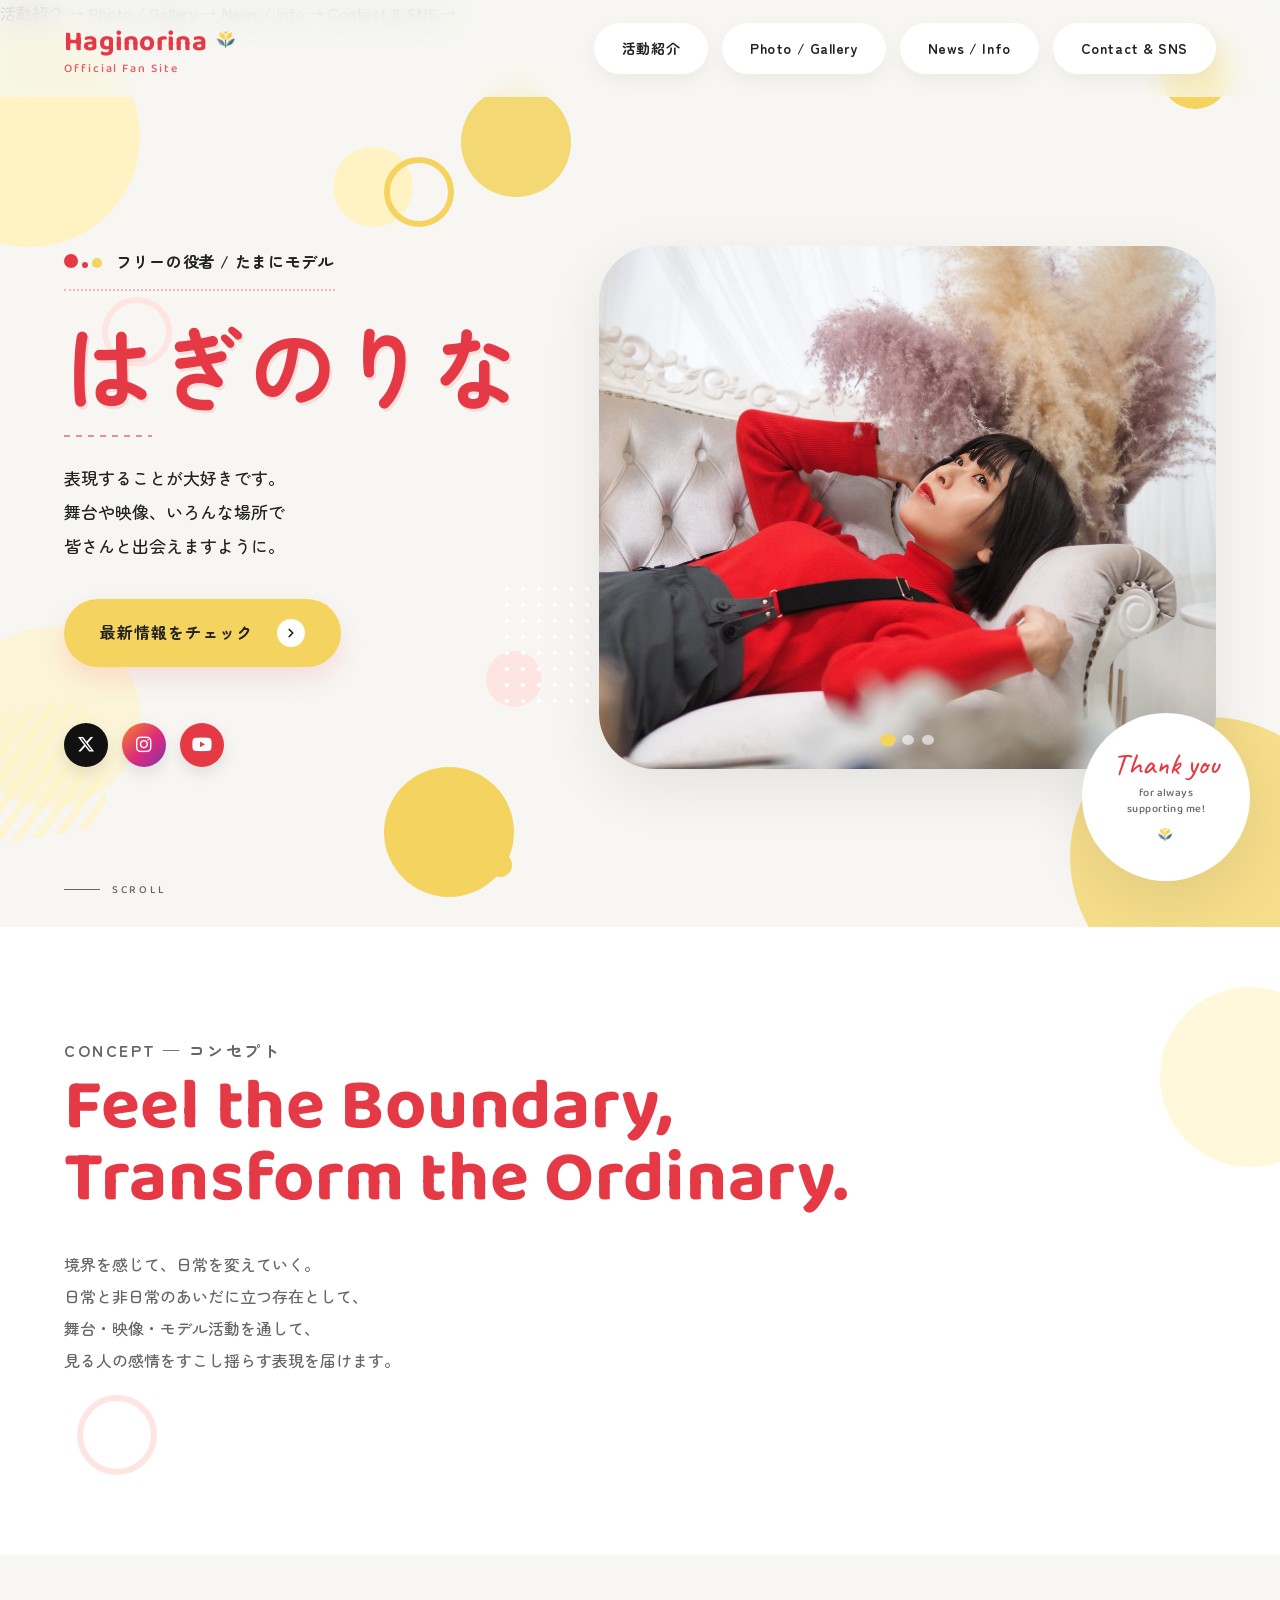
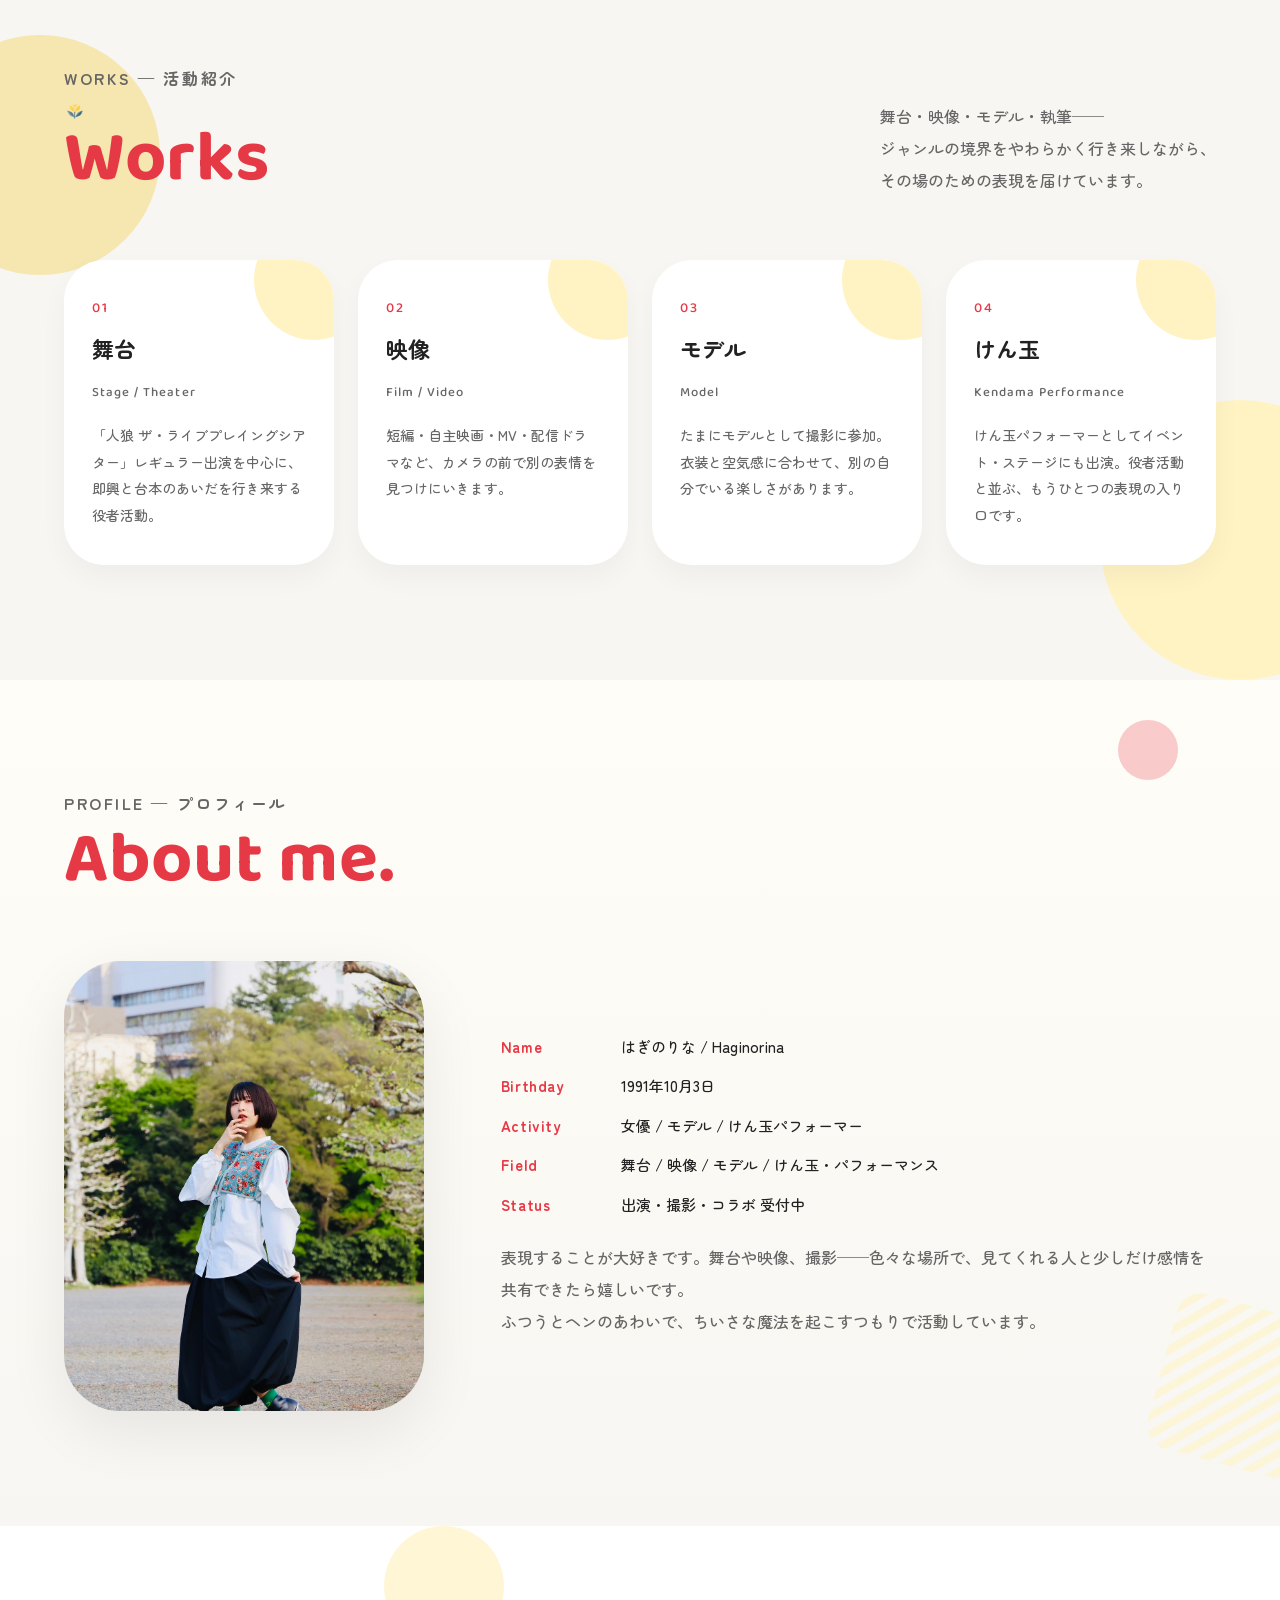
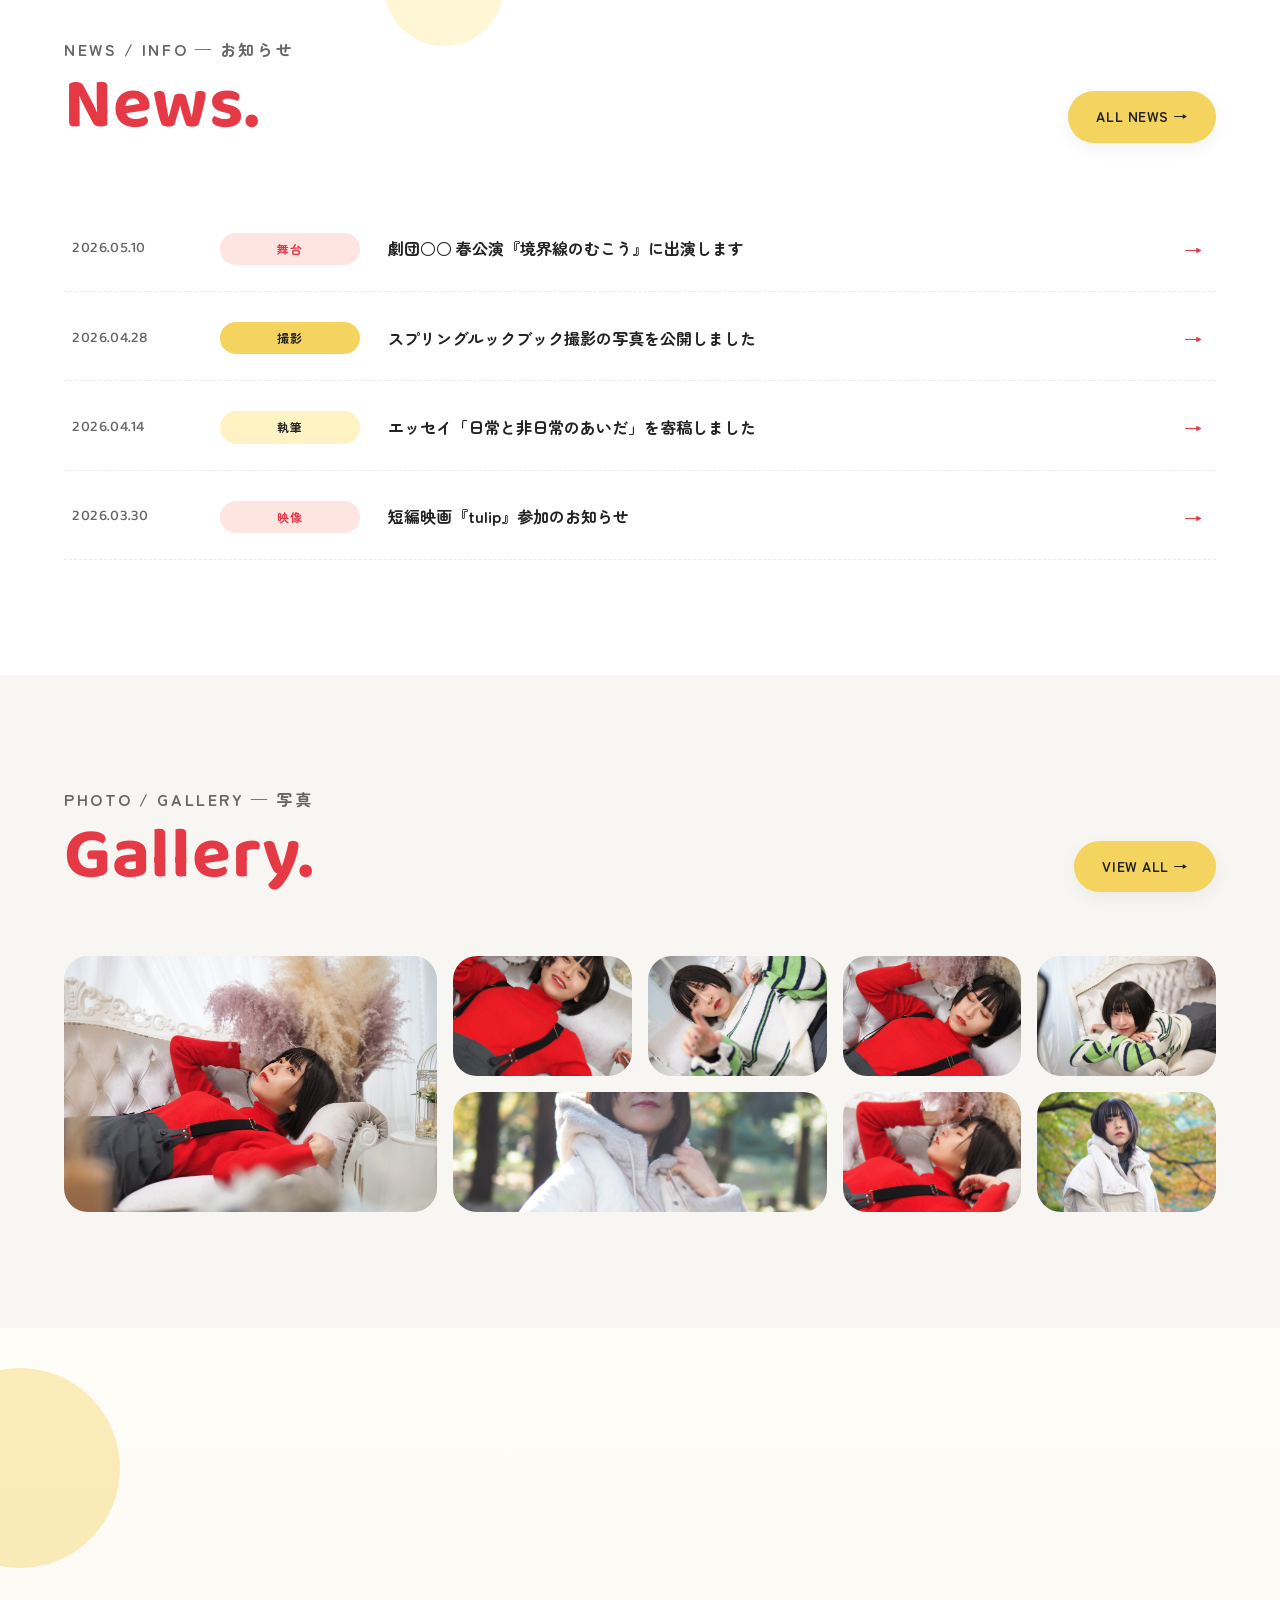
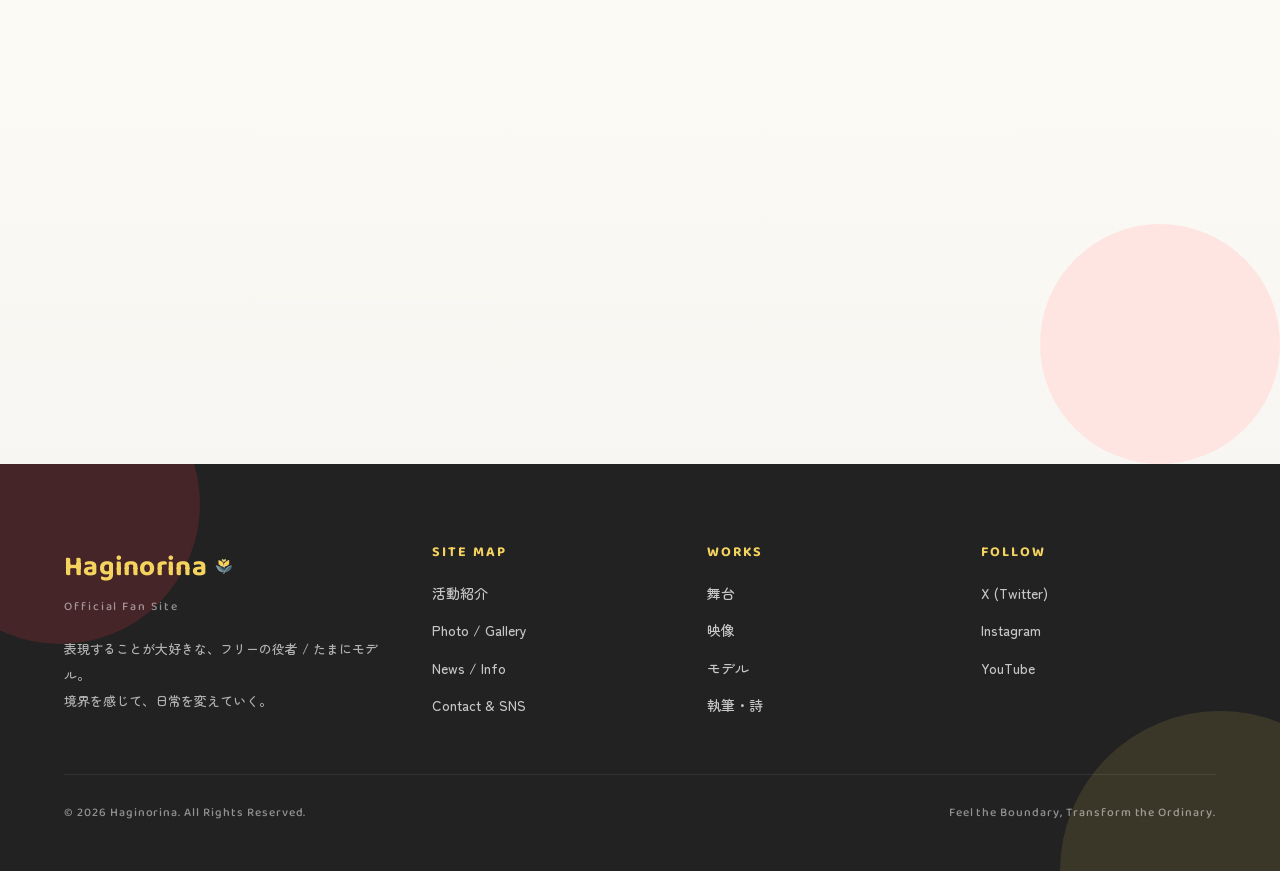
==== index.html @ 896d014b "初回コミット" ====
<!doctype html>
<html lang="ja">
<head>
  <meta charset="utf-8" />
  <meta name="viewport" content="width=device-width,initial-scale=1" />
  <title>はぎのりな Official Fan Site｜Haginorina</title>
  <meta name="description" content="はぎのりな様 公式ファンサイト。舞台・映像・モデル活動・写真・お知らせなどを発信します。" />
  <link rel="preconnect" href="https://fonts.googleapis.com">
  <link rel="preconnect" href="https://fonts.gstatic.com" crossorigin>
  <link href="https://fonts.googleapis.com/css2?family=Zen+Maru+Gothic:wght@400;500;700;900&family=Baloo+2:wght@500;600;700;800&family=Caveat:wght@500;700&display=swap" rel="stylesheet">
  <link rel="stylesheet" href="https://cdnjs.cloudflare.com/ajax/libs/font-awesome/6.5.1/css/all.min.css" integrity="sha512-DTOQO9RWCH3ppGqcWaEA1BIZOC6xxalwEsw9c2QQeAIftl+Vegovlnee1c9QX4TctnWMn13TZye+giMm8e2LwA==" crossorigin="anonymous" referrerpolicy="no-referrer" />
  <link rel="stylesheet" href="assets/css/style.css" />
</head>
<body data-screen-label="Top">

<!-- ============ HEADER ============ -->
<header class="site-header">
  <a class="logo" href="index.html" aria-label="Haginorina Official Fan Site">
    <div>
      <span class="logo-mark">
        Haginorina
        <img class="tulip" src="assets/icons/tulip.png" alt="" aria-hidden="true" />
      </span>
      <span class="logo-sub">Official Fan Site</span>
    </div>
  </a>

  <nav class="main-nav" aria-label="グローバルナビゲーション">
    <a class="nav-pill is-active" href="#works" data-nav-link="works">活動紹介</a>
    <a class="nav-pill" href="gallery.html">Photo / Gallery</a>
    <a class="nav-pill" href="news.html">News / Info</a>
    <a class="nav-pill" href="contact.html">Contact &amp; SNS</a>
  </nav>

  <button class="nav-toggle" aria-label="メニュー" aria-controls="mobileNav" aria-expanded="false">
    <span></span>
  </button>
</header>

<aside id="mobileNav" class="mobile-nav" aria-label="モバイルナビゲーション">
  <a href="#works">活動紹介 <span class="arrow">→</span></a>
  <a href="gallery.html">Photo / Gallery <span class="arrow">→</span></a>
  <a href="news.html">News / Info <span class="arrow">→</span></a>
  <a href="contact.html">Contact &amp; SNS <span class="arrow">→</span></a>
</aside>

<!-- ============ HERO / FV ============ -->
<section class="hero" data-screen-label="01 FV" data-section="hero" aria-label="First View">

  <!-- Background decoration (aria-hidden) -->
  <span class="deco deco-circle hero-deco-1 float-soft" aria-hidden="true"></span>
  <span class="deco deco-circle hero-deco-2 float-medium" aria-hidden="true"></span>
  <span class="deco deco-circle hero-deco-3 float-soft" aria-hidden="true"></span>
  <span class="deco deco-ring hero-deco-4 float-medium" aria-hidden="true" style="border-color: var(--color-yellow);"></span>
  <span class="deco deco-circle hero-deco-5 float-soft" aria-hidden="true"></span>
  <span class="deco deco-circle hero-deco-6 float-fast" aria-hidden="true"></span>
  <span class="deco deco-circle hero-deco-7 float-medium" aria-hidden="true"></span>
  <span class="deco deco-circle hero-deco-8 float-soft" aria-hidden="true"></span>
  <span class="deco deco-circle hero-deco-9 float-medium" aria-hidden="true"></span>
  <span class="deco deco-circle hero-deco-10 float-soft" aria-hidden="true"></span>
  <span class="deco deco-circle hero-deco-11 float-fast" aria-hidden="true"></span>
  <span class="deco deco-ring hero-deco-12 float-medium" aria-hidden="true" style="border-color: var(--color-red-soft);"></span>
  <span class="deco deco-stripe hero-stripe-1 float-soft" aria-hidden="true"></span>
  <span class="deco hero-dot-grid float-medium" aria-hidden="true"></span>

  <!-- Left: copy -->
  <div class="hero-text">
    <div class="hero-eyebrow">
      <span class="dot-cluster">
        <span class="dot l"></span>
        <span class="dot s"></span>
        <span class="dot m"></span>
      </span>
      <span>フリーの役者&nbsp;/&nbsp;たまにモデル</span>
    </div>

    <h1 class="hero-title" data-split-chars>はぎのりな</h1>

    <div class="hero-divider" aria-hidden="true"></div>

    <p class="hero-lead reveal">
      表現することが大好きです。<br />
      舞台や映像、いろんな場所で<br />
      皆さんと出会えますように。
    </p>

    <a class="hero-cta reveal" href="news.html">
      <span>最新情報をチェック</span>
      <span class="arrow" aria-hidden="true">
        <svg viewBox="0 0 24 24" fill="none" stroke="#222" stroke-width="3" stroke-linecap="round" stroke-linejoin="round"><polyline points="9 6 15 12 9 18"/></svg>
      </span>
    </a>

    <div class="hero-sns reveal" aria-label="SNSリンク">
      <a class="sns-icon sns-x" href="https://x.com/rinasa__n" target="_blank" rel="noopener" aria-label="X (Twitter)"><i class="fa-brands fa-x-twitter" aria-hidden="true"></i></a>
      <a class="sns-icon sns-ig" href="https://www.instagram.com/haginori02/" target="_blank" rel="noopener" aria-label="Instagram"><i class="fa-brands fa-instagram" aria-hidden="true"></i></a>
      <a class="sns-icon sns-yt" href="#" aria-label="YouTube"><i class="fa-brands fa-youtube" aria-hidden="true"></i></a>
    </div>
  </div>

  <!-- Right: visual -->
  <div class="hero-visual-wrap">
    <div class="hero-visual">
      <div class="hero-slide is-active"><img src="assets/images/hero-main-01.jpg" alt="はぎのりな メインビジュアル 01" style="object-position: 60% 40%;" /></div>
      <div class="hero-slide"><img src="assets/images/hero-main-02.jpg" alt="はぎのりな メインビジュアル 02" aria-hidden="true" style="object-position: 70% 35%;" /></div>
      <div class="hero-slide"><img src="assets/images/hero-main-03.jpg" alt="はぎのりな メインビジュアル 03" aria-hidden="true" style="object-position: center 30%;" /></div>

      <div class="slide-indicator" aria-label="メインビジュアル切替">
        <button class="is-active" aria-label="1枚目"></button>
        <button aria-label="2枚目"></button>
        <button aria-label="3枚目"></button>
      </div>
    </div>

    <div class="thank-you-badge" aria-hidden="true">
      <span class="script">Thank you</span>
      <span class="sub">for always<br>supporting me!</span>
      <img class="tulip" src="assets/icons/tulip.png" alt="" />
    </div>
  </div>

  <div class="scroll-cue" aria-hidden="true">
    <span class="line"></span>
    <span>SCROLL</span>
  </div>
</section>

<!-- ============ ABOUT / CONCEPT ============ -->
<section class="section section-bg-white" data-section="about" aria-label="コンセプト">
  <span class="deco deco-circle float-soft" aria-hidden="true" style="position:absolute;top:60px;right:-60px;width:180px;height:180px;background:var(--color-yellow-soft);opacity:.6;"></span>
  <span class="deco deco-ring float-medium" aria-hidden="true" style="position:absolute;bottom:80px;left:6%;width:80px;height:80px;border-color:var(--color-red-soft);"></span>

  <div class="section-inner reveal">
    <div class="section-head" style="align-items:flex-start;">
      <div>
        <h2 class="section-title">
          <span class="jp">CONCEPT — コンセプト</span>
          Feel the Boundary,<br>Transform the Ordinary.
        </h2>
      </div>
      <p class="section-lead">
        境界を感じて、日常を変えていく。<br>
        日常と非日常のあいだに立つ存在として、<br>
        舞台・映像・モデル活動を通して、<br>
        見る人の感情をすこし揺らす表現を届けます。
      </p>
    </div>
  </div>
</section>

<!-- ============ WORKS / 活動紹介 ============ -->
<section id="works" class="section section-bg-soft" data-section="works" aria-label="活動紹介">
  <span class="deco deco-circle float-medium" aria-hidden="true" style="position:absolute;top:80px;left:-80px;width:240px;height:240px;background:var(--color-yellow);opacity:.45;"></span>
  <span class="deco deco-circle float-soft" aria-hidden="true" style="position:absolute;bottom:0;right:-100px;width:280px;height:280px;background:var(--color-yellow-soft);"></span>

  <div class="section-inner">
    <div class="section-head reveal">
      <h2 class="section-title">
        <span class="jp">WORKS — 活動紹介</span>
        <img src="assets/icons/tulip.png" class="tulip-small" alt="" />Works
      </h2>
      <p class="section-lead">
        舞台・映像・モデル・執筆──<br>
        ジャンルの境界をやわらかく行き来しながら、<br>
        その場のための表現を届けています。
      </p>
    </div>

    <div class="works-grid">
      <article class="work-card reveal">
        <span class="work-num">01</span>
        <h3>舞台</h3>
        <span class="work-en">Stage / Theater</span>
        <p>「人狼 ザ・ライブプレイングシアター」レギュラー出演を中心に、即興と台本のあいだを行き来する役者活動。</p>
      </article>
      <article class="work-card reveal" style="transition-delay:.08s">
        <span class="work-num">02</span>
        <h3>映像</h3>
        <span class="work-en">Film / Video</span>
        <p>短編・自主映画・MV・配信ドラマなど、カメラの前で別の表情を見つけにいきます。</p>
      </article>
      <article class="work-card reveal" style="transition-delay:.16s">
        <span class="work-num">03</span>
        <h3>モデル</h3>
        <span class="work-en">Model</span>
        <p>たまにモデルとして撮影に参加。衣装と空気感に合わせて、別の自分でいる楽しさがあります。</p>
      </article>
      <article class="work-card reveal" style="transition-delay:.24s">
        <span class="work-num">04</span>
        <h3>けん玉</h3>
        <span class="work-en">Kendama Performance</span>
        <p>けん玉パフォーマーとしてイベント・ステージにも出演。役者活動と並ぶ、もうひとつの表現の入り口です。</p>
      </article>
    </div>
  </div>
</section>

<!-- ============ PROFILE ============ -->
<section class="section section-bg-tint" data-section="profile" aria-label="プロフィール">
  <span class="deco deco-circle float-soft" aria-hidden="true" style="position:absolute;top:40px;right:8%;width:60px;height:60px;background:var(--color-red);opacity:.25;"></span>
  <span class="deco deco-stripe float-medium" aria-hidden="true" style="position:absolute;bottom:60px;right:-40px;width:160px;height:160px;transform:rotate(15deg);opacity:.6;"></span>

  <div class="section-inner">
    <div class="section-head reveal">
      <h2 class="section-title">
        <span class="jp">PROFILE — プロフィール</span>
        About me.
      </h2>
    </div>

    <div class="profile-band reveal">
      <div class="profile-photo">
        <img src="assets/images/profile.jpg" alt="はぎのりな プロフィールフォト" style="position:absolute;inset:0;width:100%;height:100%;object-fit:cover;object-position:center 30%;" />
      </div>
      <div class="profile-info">
        <dl>
          <dt>Name</dt><dd>はぎのりな / Haginorina</dd>
          <dt>Birthday</dt><dd>1991年10月3日</dd>
          <dt>Activity</dt><dd>女優 / モデル / けん玉パフォーマー</dd>
          <dt>Field</dt><dd>舞台 / 映像 / モデル / けん玉・パフォーマンス</dd>
          <dt>Status</dt><dd>出演・撮影・コラボ 受付中</dd>
        </dl>
        <p>
          表現することが大好きです。舞台や映像、撮影──色々な場所で、見てくれる人と少しだけ感情を共有できたら嬉しいです。<br>
          ふつうとヘンのあわいで、ちいさな魔法を起こすつもりで活動しています。
        </p>
      </div>
    </div>
  </div>
</section>

<!-- ============ NEWS preview ============ -->
<section class="section section-bg-white" data-section="news" aria-label="お知らせ">
  <span class="deco deco-circle float-medium" aria-hidden="true" style="position:absolute;top:0;left:30%;width:120px;height:120px;background:var(--color-yellow-soft);opacity:.7;"></span>

  <div class="section-inner">
    <div class="section-head reveal">
      <h2 class="section-title">
        <span class="jp">NEWS / INFO — お知らせ</span>
        News.
      </h2>
      <a class="nav-pill" href="news.html" style="background:var(--color-yellow);">ALL NEWS →</a>
    </div>

    <div class="news-list reveal">
      <a class="news-item" href="news.html">
        <span class="news-date">2026.05.10</span>
        <span class="news-tag tag-red">舞台</span>
        <span class="news-title">劇団○○ 春公演『境界線のむこう』に出演します</span>
        <span class="news-arrow">→</span>
      </a>
      <a class="news-item" href="news.html">
        <span class="news-date">2026.04.28</span>
        <span class="news-tag tag-yel">撮影</span>
        <span class="news-title">スプリングルックブック撮影の写真を公開しました</span>
        <span class="news-arrow">→</span>
      </a>
      <a class="news-item" href="news.html">
        <span class="news-date">2026.04.14</span>
        <span class="news-tag">執筆</span>
        <span class="news-title">エッセイ「日常と非日常のあいだ」を寄稿しました</span>
        <span class="news-arrow">→</span>
      </a>
      <a class="news-item" href="news.html">
        <span class="news-date">2026.03.30</span>
        <span class="news-tag tag-red">映像</span>
        <span class="news-title">短編映画『tulip』参加のお知らせ</span>
        <span class="news-arrow">→</span>
      </a>
    </div>
  </div>
</section>

<!-- ============ GALLERY preview ============ -->
<section class="section section-bg-soft" data-section="gallery" aria-label="ギャラリー">
  <div class="section-inner">
    <div class="section-head reveal">
      <h2 class="section-title">
        <span class="jp">PHOTO / GALLERY — 写真</span>
        Gallery.
      </h2>
      <a class="nav-pill" href="gallery.html" style="background:var(--color-yellow);">VIEW ALL →</a>
    </div>

    <div class="gallery-grid reveal">
      <a class="gallery-item span-2x2" href="gallery.html"><img src="assets/images/g01.jpg" alt="" style="position:absolute;inset:0;width:100%;height:100%;object-fit:cover;"></a>
      <a class="gallery-item" href="gallery.html"><img src="assets/images/g04.jpg" alt="" style="position:absolute;inset:0;width:100%;height:100%;object-fit:cover;"></a>
      <a class="gallery-item" href="gallery.html"><img src="assets/images/g05.jpg" alt="" style="position:absolute;inset:0;width:100%;height:100%;object-fit:cover;"></a>
      <a class="gallery-item" href="gallery.html"><img src="assets/images/g03.jpg" alt="" style="position:absolute;inset:0;width:100%;height:100%;object-fit:cover;"></a>
      <a class="gallery-item" href="gallery.html"><img src="assets/images/g06.jpg" alt="" style="position:absolute;inset:0;width:100%;height:100%;object-fit:cover;"></a>
      <a class="gallery-item span-2x1" href="gallery.html"><img src="assets/images/g07.jpg" alt="" style="position:absolute;inset:0;width:100%;height:100%;object-fit:cover;"></a>
      <a class="gallery-item" href="gallery.html"><img src="assets/images/g02.jpg" alt="" style="position:absolute;inset:0;width:100%;height:100%;object-fit:cover;"></a>
      <a class="gallery-item" href="gallery.html"><img src="assets/images/g08.jpg" alt="" style="position:absolute;inset:0;width:100%;height:100%;object-fit:cover;"></a>
    </div>
  </div>
</section>

<!-- ============ CONTACT ============ -->
<section class="section section-bg-tint" data-section="contact" aria-label="コンタクト">
  <span class="deco deco-circle float-soft" aria-hidden="true" style="position:absolute;top:40px;left:-80px;width:200px;height:200px;background:var(--color-yellow);opacity:.4;"></span>
  <span class="deco deco-circle float-medium" aria-hidden="true" style="position:absolute;bottom:0;right:0;width:240px;height:240px;background:var(--color-red-soft);"></span>

  <div class="section-inner">
    <div class="section-head reveal">
      <h2 class="section-title">
        <span class="jp">CONTACT &amp; SNS — お問い合わせ</span>
        Get in touch.
      </h2>
    </div>

    <div class="contact-grid">
      <div class="contact-card reveal">
        <h3>お仕事のご依頼</h3>
        <p>
          舞台・映像・撮影・寄稿・コラボなど、表現に関わるご相談はフォームよりお気軽にお寄せください。<br>
          内容を確認のうえ、3〜7日以内にご返信いたします。
        </p>
        <a class="btn-primary" href="contact.html">
          フォームを開く
          <span aria-hidden="true">→</span>
        </a>
      </div>

      <div class="sns-block reveal">
        <a class="sns-row" href="https://x.com/rinasa__n" target="_blank" rel="noopener">
          <span class="icon-wrap x"><i class="fa-brands fa-x-twitter" aria-hidden="true"></i></span>
          <span class="info"><span class="name">X (Twitter)</span><span class="handle">@rinasa__n</span></span>
          <span class="arrow">→</span>
        </a>
        <a class="sns-row" href="https://www.instagram.com/haginori02/" target="_blank" rel="noopener">
          <span class="icon-wrap ig"><i class="fa-brands fa-instagram" aria-hidden="true"></i></span>
          <span class="info"><span class="name">Instagram</span><span class="handle">@haginori02</span></span>
          <span class="arrow">→</span>
        </a>
        <a class="sns-row" href="#">
          <span class="icon-wrap yt"><i class="fa-brands fa-youtube" aria-hidden="true"></i></span>
          <span class="info"><span class="name">YouTube</span><span class="handle">準備中</span></span>
          <span class="arrow">→</span>
        </a>
      </div>
    </div>
  </div>
</section>

<!-- ============ FOOTER ============ -->
<footer class="site-footer">
  <span class="deco deco-circle" aria-hidden="true" style="position:absolute;top:-100px;left:-80px;width:280px;height:280px;"></span>
  <span class="deco deco-circle" aria-hidden="true" style="position:absolute;bottom:-160px;right:-100px;width:320px;height:320px;background:rgba(244,211,94,0.12);"></span>

  <div class="footer-grid">
    <div class="footer-brand">
      <span class="logo-mark">
        Haginorina
        <img class="tulip" src="assets/icons/tulip.png" alt="" style="width:24px;height:24px;transform:translateY(4px);">
      </span>
      <span class="logo-sub">Official Fan Site</span>
      <p>表現することが大好きな、フリーの役者 / たまにモデル。<br>境界を感じて、日常を変えていく。</p>
    </div>
    <div class="footer-col">
      <h4>SITE MAP</h4>
      <ul>
        <li><a href="index.html#works">活動紹介</a></li>
        <li><a href="gallery.html">Photo / Gallery</a></li>
        <li><a href="news.html">News / Info</a></li>
        <li><a href="contact.html">Contact &amp; SNS</a></li>
      </ul>
    </div>
    <div class="footer-col">
      <h4>WORKS</h4>
      <ul>
        <li><a href="index.html#works">舞台</a></li>
        <li><a href="index.html#works">映像</a></li>
        <li><a href="index.html#works">モデル</a></li>
        <li><a href="index.html#works">執筆・詩</a></li>
      </ul>
    </div>
    <div class="footer-col">
      <h4>FOLLOW</h4>
      <ul>
        <li><a href="https://x.com/rinasa__n" target="_blank" rel="noopener">X (Twitter)</a></li>
        <li><a href="https://www.instagram.com/haginori02/" target="_blank" rel="noopener">Instagram</a></li>
        <li><a href="#">YouTube</a></li>
      </ul>
    </div>
  </div>
  <div class="footer-bottom">
    <span>© 2026 Haginorina. All Rights Reserved.</span>
    <span>Feel the Boundary, Transform the Ordinary.</span>
  </div>
</footer>

<script src="assets/js/main.js"></script>
</body>
</html>
---- assets/css/style.css ----
/* =========================================================
   Haginorina Official Fan Site — Static Prototype
   ---------------------------------------------------------
   Design Tokens, Layout, Components, Animations
   ========================================================= */

/* ---------- 1. Design Tokens ---------- */
:root {
  /* Colors */
  --color-red: #E63946;
  --color-red-soft: #FFE5E2;
  --color-yellow: #F4D35E;
  --color-yellow-soft: #FFF3C4;
  --color-white: #FFFFFF;
  --color-bg: #F7F6F2;
  --color-text: #222222;
  --color-text-sub: #666666;
  --color-border: #EFEAE2;

  /* Radii */
  --radius-xs: 8px;
  --radius-sm: 16px;
  --radius-md: 24px;
  --radius-lg: 40px;
  --radius-xl: 56px;
  --radius-pill: 999px;

  /* Shadows */
  --shadow-soft: 0 12px 32px rgba(0, 0, 0, 0.06);
  --shadow-button: 0 12px 24px rgba(230, 57, 70, 0.12);
  --shadow-card: 0 20px 60px rgba(0, 0, 0, 0.08);

  /* Container */
  --container-x: clamp(40px, 5vw, 88px);
  --container-max: 1440px;

  /* Type */
  --font-jp: "Zen Maru Gothic", "UD丸ゴ_ラージ", "Rounded Mplus 1c", "Noto Sans JP", system-ui, sans-serif;
  --font-en: "Baloo 2", "Nunito", "Quicksand", system-ui, sans-serif;
  --font-script: "Caveat", "Pacifico", cursive;
}

/* ---------- 2. Reset ---------- */
*, *::before, *::after { box-sizing: border-box; }
html { scroll-behavior: smooth; }
body {
  margin: 0;
  font-family: var(--font-jp);
  font-weight: 500;
  color: var(--color-text);
  background: var(--color-bg);
  -webkit-font-smoothing: antialiased;
  text-rendering: optimizeLegibility;
  overflow-x: hidden;
  line-height: 1.7;
}
img { max-width: 100%; display: block; }
a { color: inherit; text-decoration: none; }
button { font-family: inherit; cursor: pointer; border: 0; background: none; }
h1, h2, h3, h4 { margin: 0; line-height: 1.25; font-weight: 700; }
p { margin: 0; }

/* ---------- 3. Header ---------- */
.site-header {
  position: fixed;
  inset: 0 0 auto 0;
  z-index: 50;
  display: flex;
  align-items: center;
  justify-content: space-between;
  gap: 24px;
  padding: 22px var(--container-x);
  background: rgba(247, 246, 242, 0.78);
  backdrop-filter: saturate(160%) blur(14px);
  -webkit-backdrop-filter: saturate(160%) blur(14px);
}

.logo {
  display: inline-flex;
  align-items: flex-end;
  gap: 8px;
  text-decoration: none;
  line-height: 1;
}
.logo-mark {
  font-family: var(--font-en);
  font-weight: 700;
  font-size: 28px;
  color: var(--color-red);
  letter-spacing: 0.01em;
  display: inline-flex;
  align-items: baseline;
  gap: 6px;
}
.logo-mark .tulip { width: 28px; height: 28px; transform: translateY(4px); }
.logo-sub {
  display: block;
  margin-top: 6px;
  font-family: var(--font-en);
  font-size: 12px;
  letter-spacing: 0.16em;
  color: var(--color-red);
  opacity: 0.85;
}

.main-nav { display: flex; align-items: center; gap: 14px; }
.nav-pill {
  display: inline-flex;
  align-items: center;
  justify-content: center;
  padding: 14px 28px;
  background: var(--color-white);
  color: var(--color-text);
  border-radius: var(--radius-pill);
  font-size: 14px;
  font-weight: 700;
  letter-spacing: 0.04em;
  box-shadow: 0 6px 18px rgba(0, 0, 0, 0.05);
  transition: transform .25s ease, box-shadow .25s ease, background .25s ease, color .25s ease;
}
.nav-pill:hover {
  transform: translateY(-2px);
  box-shadow: 0 10px 22px rgba(230, 57, 70, 0.12);
}
.nav-pill.is-active,
.nav-pill[aria-current="page"] {
  background: var(--color-yellow);
  color: var(--color-text);
  box-shadow: 0 8px 20px rgba(244, 211, 94, 0.45);
}

.nav-toggle { display: none; }

/* ---------- 4. Hero / First View ---------- */
.hero {
  position: relative;
  min-height: 100svh;
  padding: 140px var(--container-x) 80px;
  display: grid;
  grid-template-columns: minmax(0, 42%) minmax(0, 58%);
  gap: clamp(32px, 4vw, 72px);
  align-items: center;
  overflow: hidden;
  isolation: isolate;
}

.hero-text { position: relative; z-index: 3; max-width: 580px; }

.hero-eyebrow {
  display: inline-flex;
  align-items: center;
  gap: 14px;
  padding-bottom: 14px;
  border-bottom: 2px dotted rgba(230, 57, 70, 0.35);
  font-size: 16px;
  font-weight: 700;
  color: var(--color-text);
  letter-spacing: 0.04em;
}
.hero-eyebrow .dot-cluster { display: inline-flex; gap: 4px; align-items: flex-end; }
.hero-eyebrow .dot { display: inline-block; border-radius: 999px; background: var(--color-red); }
.hero-eyebrow .dot.s { width: 6px; height: 6px; }
.hero-eyebrow .dot.m { width: 10px; height: 10px; background: var(--color-yellow); }
.hero-eyebrow .dot.l { width: 14px; height: 14px; }

.hero-title {
  margin: 26px 0 18px;
  font-family: var(--font-jp);
  font-size: clamp(58px, 7vw, 112px);
  font-weight: 700;
  color: var(--color-red);
  letter-spacing: 0.02em;
  line-height: 1.05;
  text-shadow: 2px 3px 0 rgba(230, 57, 70, 0.12);
}
.hero-title .char {
  display: inline-block;
  opacity: 0;
  transform: translateY(18px);
  animation: charIn .7s cubic-bezier(.22,1,.36,1) forwards;
}
@keyframes charIn {
  to { opacity: 1; transform: translateY(0); }
}

.hero-divider {
  width: 88px; height: 2px;
  margin: 24px 0;
  background-image: linear-gradient(to right, rgba(230, 57, 70, 0.55) 0, rgba(230, 57, 70, 0.55) 6px, transparent 6px, transparent 12px);
  background-size: 12px 2px;
  background-repeat: repeat-x;
}

.hero-lead {
  font-size: 17px;
  line-height: 2;
  color: var(--color-text);
  margin-bottom: 36px;
}

.hero-cta {
  display: inline-flex;
  align-items: center;
  gap: 24px;
  padding: 20px 36px;
  border-radius: var(--radius-pill);
  background: var(--color-yellow);
  color: var(--color-text);
  font-weight: 700;
  font-size: 16px;
  letter-spacing: 0.06em;
  box-shadow: var(--shadow-button);
  transition: transform .3s ease, box-shadow .3s ease;
}
.hero-cta:hover {
  transform: translateY(-3px);
  box-shadow: 0 18px 36px rgba(230, 57, 70, 0.22);
}
.hero-cta .arrow {
  width: 28px; height: 28px;
  border-radius: 50%;
  background: var(--color-white);
  display: inline-flex; align-items: center; justify-content: center;
  transition: transform .3s ease;
}
.hero-cta:hover .arrow { transform: translateX(4px); }
.hero-cta .arrow svg { width: 14px; height: 14px; }

.hero-sns {
  display: flex;
  align-items: center;
  gap: 14px;
  margin-top: 56px;
}
.sns-icon {
  width: 44px; height: 44px;
  border-radius: 50%;
  background: var(--color-text);
  color: var(--color-white);
  display: inline-flex; align-items: center; justify-content: center;
  font-size: 18px;
  transition: transform .25s ease, background .25s ease, box-shadow .25s ease;
  box-shadow: 0 6px 16px rgba(0,0,0,0.10);
}
.sns-icon i { line-height: 1; }
.sns-icon:hover { transform: translateY(-3px); box-shadow: 0 10px 20px rgba(0,0,0,0.18); }
.sns-icon.sns-x  { background: #111; }
.sns-icon.sns-ig { background: linear-gradient(135deg, #f58529 0%, #dd2a7b 55%, #8134af 100%); }
.sns-icon.sns-yt { background: #E63946; } /* match tulip-red so it harmonises */

/* ---------- 5. Hero Visual ---------- */
.hero-visual-wrap {
  position: relative;
  z-index: 2;
  align-self: stretch;
  display: flex;
  align-items: center;
  justify-content: center;
}
.hero-visual {
  position: relative;
  width: 100%;
  aspect-ratio: 920/780;
  border-radius: var(--radius-xl);
  overflow: hidden;
  box-shadow: var(--shadow-card);
  isolation: isolate;
}
.hero-slide {
  position: absolute; inset: 0;
  opacity: 0;
  transition: opacity 1.8s ease-in-out;
}
.hero-slide.is-active { opacity: 1; }
.hero-slide img {
  width: 100%; height: 100%;
  object-fit: cover;
  object-position: center;
  transform: scale(1.02);
}
.hero-slide.is-active img {
  animation: slowZoom 8s ease-out forwards;
}
@keyframes slowZoom {
  from { transform: scale(1.02); }
  to   { transform: scale(1.08); }
}

.thank-you-badge {
  position: absolute;
  right: -34px;
  bottom: -34px;
  width: 168px; height: 168px;
  background: var(--color-white);
  border-radius: 50%;
  display: flex; flex-direction: column;
  align-items: center; justify-content: center;
  text-align: center;
  box-shadow: var(--shadow-card);
  z-index: 4;
  animation: bobble 6s ease-in-out infinite;
}
.thank-you-badge .script {
  font-family: var(--font-script);
  font-size: 30px;
  color: var(--color-red);
  line-height: 1;
  margin-bottom: 6px;
}
.thank-you-badge .sub {
  font-family: var(--font-en);
  font-size: 11px;
  color: var(--color-text-sub);
  line-height: 1.5;
  letter-spacing: 0.04em;
}
.thank-you-badge .tulip { width: 22px; height: 22px; margin-top: 6px; }

@keyframes bobble {
  0%, 100% { transform: translateY(0) rotate(-2deg); }
  50% { transform: translateY(-6px) rotate(2deg); }
}

.slide-indicator {
  position: absolute;
  bottom: 24px;
  left: 50%;
  transform: translateX(-50%);
  display: flex;
  gap: 8px;
  z-index: 4;
}
.slide-indicator button {
  width: 10px; height: 10px;
  border-radius: 50%;
  background: rgba(255,255,255,0.6);
  transition: background .25s ease, transform .25s ease;
}
.slide-indicator button.is-active { background: var(--color-yellow); transform: scale(1.3); }

/* ---------- 6. Decoration ---------- */
.deco { position: absolute; pointer-events: none; z-index: 1; }
.deco-circle {
  border-radius: 50%;
}
.deco-ring {
  border: 6px solid var(--color-yellow-soft);
  border-radius: 50%;
}
.deco-dots {
  background-image: radial-gradient(circle, rgba(255,255,255,0.95) 1.6px, transparent 2px);
  background-size: 14px 14px;
  background-position: 0 0;
  opacity: 0.9;
}
.deco-stripe {
  background: repeating-linear-gradient(
    -45deg,
    var(--color-yellow-soft) 0 8px,
    transparent 8px 16px
  );
  border-radius: var(--radius-md);
}

/* Floating decoration: combine ambient float (CSS var) with mouse-avoid offset
   The wrapper .deco gets translated by JS via --avoid-x / --avoid-y; the
   inner animation runs on a child pseudo via CSS variable composition. */
.deco {
  --avoid-x: 0px;
  --avoid-y: 0px;
  translate: var(--avoid-x) var(--avoid-y);
  transition: translate 1.4s cubic-bezier(.22,1,.36,1);
  will-change: translate;
}
.float-soft, .float-medium, .float-fast {
  animation-name: floatSoft;
  animation-iteration-count: infinite;
  animation-timing-function: ease-in-out;
}
.float-soft { animation-duration: 9s; }
.float-medium { animation-duration: 7s; }
.float-fast { animation-duration: 5s; }

@keyframes floatSoft {
  0%, 100% {
    translate: var(--avoid-x) var(--avoid-y);
  }
  50% {
    translate: calc(var(--avoid-x) + 6px) calc(var(--avoid-y) - 12px);
  }
}

/* Ripple: a single layer placed at click point, scales & fades */
.ripple {
  position: fixed;
  pointer-events: none;
  border-radius: 50%;
  border: 2px solid rgba(230, 57, 70, 0.55);
  background: radial-gradient(circle, rgba(244, 211, 94, 0.35) 0%, rgba(244, 211, 94, 0) 60%);
  transform: translate(-50%, -50%) scale(0);
  z-index: 9999;
  animation: rippleOut .9s cubic-bezier(.22,1,.36,1) forwards;
}
.ripple.ring-2 {
  border-color: rgba(244, 211, 94, 0.7);
  background: none;
  animation-duration: 1.1s;
  animation-delay: .08s;
}
@keyframes rippleOut {
  0%   { transform: translate(-50%, -50%) scale(0); opacity: .9; }
  60%  { opacity: .6; }
  100% { transform: translate(-50%, -50%) scale(1); opacity: 0; }
}

/* Hero deco positions */
.hero-deco-1 { top: 0; left: -80px; width: 220px; height: 220px; background: var(--color-yellow-soft); }
.hero-deco-2 { top: 60px; left: 36%; width: 110px; height: 110px; background: var(--color-yellow); opacity: 0.85; }
.hero-deco-3 { top: 120px; left: 26%; width: 80px; height: 80px; background: var(--color-yellow-soft); }
.hero-deco-4 { top: 130px; left: 30%; width: 70px; height: 70px; }
.hero-deco-5 { bottom: 120px; left: -40px; width: 180px; height: 180px; background: var(--color-yellow-soft); opacity: 0.6; }
.hero-deco-6 { bottom: 220px; left: 38%; width: 56px; height: 56px; background: var(--color-red-soft); }
.hero-deco-7 { bottom: 100px; left: 36%; width: 36px; height: 36px; background: var(--color-red); }
.hero-deco-8 { bottom: 30px; left: 30%; width: 130px; height: 130px; background: var(--color-yellow); }
.hero-deco-9 { top: 12px; right: 50px; width: 70px; height: 70px; background: var(--color-yellow); }
.hero-deco-10 { bottom: -70px; right: -70px; width: 280px; height: 280px; background: var(--color-yellow); opacity: 0.7; }
.hero-deco-11 { bottom: 50px; right: 60%; width: 24px; height: 24px; background: var(--color-yellow); }
.hero-deco-12 { top: 30%; left: 8%; width: 70px; height: 70px; }

.hero-dot-grid {
  width: 130px; height: 130px;
  background-image: radial-gradient(circle, var(--color-white) 2px, transparent 2.5px);
  background-size: 16px 16px;
  bottom: 24%; left: 39%;
  opacity: 0.95;
}
.hero-stripe-1 { width: 130px; height: 130px; bottom: 10%; left: -30px; transform: rotate(-10deg); opacity: 0.7; }

/* ---------- 7. Content sections ---------- */
.section {
  position: relative;
  padding: clamp(80px, 9vw, 140px) var(--container-x);
  overflow: hidden;
}
.section-inner { max-width: var(--container-max); margin: 0 auto; position: relative; z-index: 2; }
.section-bg-soft { background: var(--color-bg); }
.section-bg-white { background: var(--color-white); }
.section-bg-tint { background: linear-gradient(180deg, #FFFDF7 0%, var(--color-bg) 100%); }

.section-head {
  display: flex;
  align-items: flex-end;
  justify-content: space-between;
  gap: 32px;
  flex-wrap: wrap;
  margin-bottom: clamp(40px, 5vw, 72px);
}
.section-title {
  font-family: var(--font-en);
  font-size: clamp(48px, 5.6vw, 84px);
  font-weight: 700;
  color: var(--color-red);
  letter-spacing: 0.01em;
  line-height: 1;
}
.section-title .jp {
  display: block;
  font-family: var(--font-jp);
  font-size: 16px;
  letter-spacing: 0.16em;
  color: var(--color-text-sub);
  margin-bottom: 14px;
  font-weight: 700;
}
.section-title .tulip-small { width: 24px; height: 24px; vertical-align: -2px; margin-right: 8px; }

.section-lead { max-width: 460px; font-size: 16px; color: var(--color-text-sub); line-height: 2; }

/* About / Activities */
.works-grid {
  display: grid;
  grid-template-columns: repeat(4, 1fr);
  gap: 24px;
}
.work-card {
  position: relative;
  padding: 32px 28px 36px;
  background: var(--color-white);
  border-radius: var(--radius-lg);
  box-shadow: 0 12px 28px rgba(0,0,0,0.04);
  transition: transform .35s cubic-bezier(.22,1,.36,1), box-shadow .35s ease;
  overflow: hidden;
}
.work-card::before {
  content: "";
  position: absolute;
  top: -40px; right: -40px;
  width: 120px; height: 120px;
  border-radius: 50%;
  background: var(--color-yellow-soft);
  transition: transform .5s ease;
  z-index: 0;
}
.work-card:hover { transform: translateY(-6px); box-shadow: 0 20px 40px rgba(230,57,70,0.10); }
.work-card:hover::before { transform: scale(1.5); }
.work-card .work-num {
  position: relative; z-index: 1;
  font-family: var(--font-en);
  font-size: 14px;
  color: var(--color-red);
  letter-spacing: 0.12em;
}
.work-card h3 {
  position: relative; z-index: 1;
  font-size: 22px;
  margin: 14px 0 14px;
  color: var(--color-text);
}
.work-card .work-en {
  position: relative; z-index: 1;
  font-family: var(--font-en);
  font-size: 13px;
  color: var(--color-text-sub);
  letter-spacing: 0.08em;
}
.work-card p {
  position: relative; z-index: 1;
  margin-top: 18px;
  font-size: 14px; line-height: 1.9;
  color: var(--color-text-sub);
}

/* Profile band */
.profile-band {
  display: grid;
  grid-template-columns: minmax(260px, 360px) 1fr;
  gap: clamp(40px, 6vw, 88px);
  align-items: center;
}
.profile-photo {
  aspect-ratio: 4/5;
  border-radius: var(--radius-xl);
  overflow: hidden;
  position: relative;
  box-shadow: var(--shadow-card);
}
.profile-photo .placeholder {
  position: absolute; inset: 0;
  background:
    repeating-linear-gradient(45deg, rgba(230,57,70,0.06) 0 12px, transparent 12px 24px),
    linear-gradient(135deg, var(--color-red-soft), var(--color-yellow-soft));
  display: flex; align-items: center; justify-content: center;
  color: var(--color-red);
  font-family: var(--font-en);
  font-size: 13px;
  letter-spacing: 0.18em;
}
.profile-info dl { display: grid; grid-template-columns: 120px 1fr; row-gap: 14px; margin: 0; font-size: 15px; }
.profile-info dt { color: var(--color-red); font-weight: 700; letter-spacing: 0.04em; }
.profile-info dd { margin: 0; color: var(--color-text); }
.profile-info p { color: var(--color-text-sub); line-height: 2; margin-top: 24px; }

/* Gallery */
.gallery-grid {
  display: grid;
  grid-template-columns: repeat(6, 1fr);
  grid-auto-rows: 120px;
  gap: 16px;
}
.gallery-item {
  position: relative;
  border-radius: var(--radius-md);
  overflow: hidden;
  background: var(--color-border);
  transition: transform .35s ease;
}
.gallery-item:hover { transform: scale(1.02); }
.gallery-item .ph {
  position: absolute; inset: 0;
  background: linear-gradient(135deg, var(--color-red-soft), var(--color-yellow-soft));
}
.gallery-item.ph-red .ph { background: linear-gradient(135deg, #FFD3CE, #FFE5E2); }
.gallery-item.ph-yel .ph { background: linear-gradient(135deg, #FFEEA9, #FFF3C4); }
.gallery-item.ph-mix .ph { background: linear-gradient(135deg, #FFE5E2 0%, #FFF3C4 100%); }
.gallery-item .ph::after {
  content: attr(data-label);
  position: absolute; inset: 0;
  display: flex; align-items: center; justify-content: center;
  font-family: var(--font-en); font-size: 12px; letter-spacing: 0.18em;
  color: rgba(230,57,70,0.55);
}
.gallery-item.span-2x2 { grid-column: span 2; grid-row: span 2; }
.gallery-item.span-2x1 { grid-column: span 2; }
.gallery-item.span-1x2 { grid-row: span 2; }

/* News */
.news-list { display: flex; flex-direction: column; gap: 4px; }
.news-item {
  display: grid;
  grid-template-columns: 120px 140px 1fr 24px;
  gap: 28px;
  align-items: center;
  padding: 26px 8px;
  border-bottom: 1px dashed var(--color-border);
  transition: background .25s ease, padding-left .25s ease;
}
.news-item:hover { background: rgba(255,243,196,0.4); padding-left: 24px; }
.news-date { font-family: var(--font-en); font-size: 15px; color: var(--color-text-sub); letter-spacing: 0.04em; }
.news-tag {
  display: inline-flex; align-items: center; justify-content: center;
  padding: 6px 14px;
  border-radius: var(--radius-pill);
  font-size: 12px; font-weight: 700;
  background: var(--color-yellow-soft); color: var(--color-text);
  letter-spacing: 0.06em;
}
.news-tag.tag-red { background: var(--color-red-soft); color: var(--color-red); }
.news-tag.tag-yel { background: var(--color-yellow); }
.news-title { font-size: 16px; font-weight: 700; }
.news-arrow { color: var(--color-red); font-size: 18px; transition: transform .25s ease; }
.news-item:hover .news-arrow { transform: translateX(4px); }

/* Contact / SNS section */
.contact-grid {
  display: grid;
  grid-template-columns: 1.1fr 1fr;
  gap: clamp(40px, 6vw, 80px);
  align-items: center;
}
.contact-card {
  position: relative;
  padding: clamp(40px, 4vw, 64px);
  background: var(--color-white);
  border-radius: var(--radius-xl);
  box-shadow: var(--shadow-card);
}
.contact-card h3 { font-size: 26px; margin-bottom: 18px; color: var(--color-red); font-family: var(--font-en); }
.contact-card p { color: var(--color-text-sub); margin-bottom: 28px; line-height: 2; }
.contact-card .btn-primary {
  display: inline-flex; align-items: center; gap: 16px;
  padding: 18px 32px;
  background: var(--color-red);
  color: var(--color-white);
  border-radius: var(--radius-pill);
  font-weight: 700;
  box-shadow: var(--shadow-button);
  transition: transform .25s ease, box-shadow .25s ease;
}
.contact-card .btn-primary:hover { transform: translateY(-3px); box-shadow: 0 18px 36px rgba(230,57,70,0.28); }

.sns-block { display: flex; flex-direction: column; gap: 16px; }
.sns-row {
  display: flex; align-items: center; gap: 20px;
  padding: 22px 28px;
  background: var(--color-white);
  border-radius: var(--radius-lg);
  transition: transform .25s ease, box-shadow .25s ease;
  box-shadow: 0 8px 22px rgba(0,0,0,0.04);
}
.sns-row:hover { transform: translateX(6px); box-shadow: 0 16px 28px rgba(230,57,70,0.10); }
.sns-row .icon-wrap {
  width: 52px; height: 52px; border-radius: 50%;
  background: var(--color-text); color: var(--color-white);
  display: inline-flex; align-items: center; justify-content: center;
  font-size: 22px;
  flex-shrink: 0;
}
.sns-row .icon-wrap i { line-height: 1; }
.sns-row .icon-wrap.x { background: #111; }
.sns-row .icon-wrap.ig { background: linear-gradient(135deg, #f58529 0%, #dd2a7b 55%, #8134af 100%); }
.sns-row .icon-wrap.yt { background: #E63946; }
.sns-row .icon-wrap svg { width: 22px; height: 22px; fill: currentColor; color: #fff; }
.sns-row .info .name { font-weight: 700; font-size: 16px; }
.sns-row .info .handle { font-family: var(--font-en); font-size: 13px; color: var(--color-text-sub); }
.sns-row .arrow { margin-left: auto; color: var(--color-red); font-size: 18px; }

/* ---------- 8. Footer ---------- */
.site-footer {
  position: relative;
  padding: 80px var(--container-x) 48px;
  background: var(--color-text);
  color: var(--color-white);
  overflow: hidden;
}
.site-footer .deco-circle { background: rgba(230,57,70,0.18); }
.footer-grid {
  position: relative; z-index: 2;
  display: grid;
  grid-template-columns: 1.4fr 1fr 1fr 1fr;
  gap: 40px;
  margin-bottom: 56px;
}
.footer-brand .logo-mark { color: var(--color-yellow); }
.footer-brand .logo-sub { color: rgba(255,255,255,0.6); }
.footer-brand p { color: rgba(255,255,255,0.65); font-size: 13px; line-height: 2; margin-top: 18px; max-width: 320px; }
.footer-col h4 { font-family: var(--font-en); color: var(--color-yellow); font-size: 14px; letter-spacing: 0.14em; margin-bottom: 18px; }
.footer-col ul { list-style: none; padding: 0; margin: 0; display: flex; flex-direction: column; gap: 10px; }
.footer-col a { color: rgba(255,255,255,0.75); font-size: 14px; transition: color .25s ease; }
.footer-col a:hover { color: var(--color-yellow); }
.footer-bottom {
  position: relative; z-index: 2;
  padding-top: 28px;
  border-top: 1px solid rgba(255,255,255,0.08);
  display: flex; justify-content: space-between; flex-wrap: wrap; gap: 16px;
  font-family: var(--font-en); font-size: 12px; color: rgba(255,255,255,0.5); letter-spacing: 0.08em;
}

/* ---------- 9. Scroll cue ---------- */
.scroll-cue {
  position: absolute;
  left: var(--container-x);
  bottom: 28px;
  display: inline-flex; align-items: center; gap: 12px;
  font-family: var(--font-en);
  font-size: 11px;
  color: var(--color-text-sub);
  letter-spacing: 0.24em;
  z-index: 5;
}
.scroll-cue .line {
  width: 36px; height: 1px; background: var(--color-text-sub);
  position: relative; overflow: hidden;
}
.scroll-cue .line::before {
  content: ""; position: absolute; inset: 0;
  background: var(--color-red);
  transform: translateX(-100%);
  animation: scrollLine 2.4s ease-in-out infinite;
}
@keyframes scrollLine {
  0% { transform: translateX(-100%); }
  50% { transform: translateX(0); }
  100% { transform: translateX(100%); }
}

/* ---------- 10. Reveal animation ---------- */
.reveal {
  opacity: 0;
  transform: translateY(24px);
  transition: opacity .9s cubic-bezier(.22,1,.36,1), transform .9s cubic-bezier(.22,1,.36,1);
}
.reveal.is-in { opacity: 1; transform: translateY(0); }

/* ---------- 11. Page Hero (sub pages) ---------- */
.page-hero {
  position: relative;
  padding: 180px var(--container-x) 80px;
  overflow: hidden;
}
.page-hero-inner {
  max-width: var(--container-max);
  margin: 0 auto;
  position: relative;
  z-index: 2;
  display: grid;
  grid-template-columns: minmax(0, 1.1fr) minmax(0, 1fr);
  gap: clamp(32px, 5vw, 88px);
  align-items: center;
}
.page-hero-text { min-width: 0; }
.page-hero h1 {
  font-family: var(--font-en);
  font-size: clamp(56px, 7vw, 104px);
  color: var(--color-red);
  letter-spacing: 0.01em;
}
.page-hero h1 .jp {
  display: block;
  font-family: var(--font-jp);
  font-size: 16px;
  color: var(--color-text-sub);
  letter-spacing: 0.16em;
  margin-bottom: 12px;
}
.page-hero p { margin-top: 18px; color: var(--color-text-sub); max-width: 540px; line-height: 2; }
.breadcrumb { font-family: var(--font-en); font-size: 12px; color: var(--color-text-sub); letter-spacing: 0.12em; margin-bottom: 18px; }
.breadcrumb a { color: var(--color-red); }

.page-hero-photo {
  position: relative;
  width: 100%;
  aspect-ratio: 5/4;
  border-radius: var(--radius-xl);
  overflow: hidden;
  box-shadow: var(--shadow-card);
  isolation: isolate;
}
.page-hero-photo img {
  position: absolute; inset: 0;
  width: 100%; height: 100%;
  object-fit: cover;
}
.page-hero-photo::after {
  content: "";
  position: absolute; inset: 0;
  background: linear-gradient(135deg, rgba(244,211,94,0) 60%, rgba(244,211,94,0.12) 100%);
  pointer-events: none;
}

@media (max-width: 1023px) {
  .page-hero-inner { grid-template-columns: 1fr; }
  .page-hero-photo { aspect-ratio: 16/10; max-height: 320px; order: 2; }
  .page-hero-text { order: 1; }
}

/* ---------- 13. Lightbox (gallery modal) ---------- */
.lightbox {
  position: fixed; inset: 0; z-index: 200;
  display: none;
  align-items: center; justify-content: center;
  padding: 60px clamp(24px, 6vw, 88px);
  background: rgba(34, 34, 34, 0.78);
  backdrop-filter: blur(14px) saturate(140%);
  -webkit-backdrop-filter: blur(14px) saturate(140%);
  opacity: 0;
  transition: opacity .35s ease;
}
.lightbox.is-open { display: flex; opacity: 1; }

.lightbox-stage {
  position: relative;
  max-width: min(1200px, 100%);
  max-height: 100%;
  display: flex; align-items: center; justify-content: center;
  transform: scale(.96);
  opacity: 0;
  transition: transform .45s cubic-bezier(.22,1,.36,1), opacity .35s ease;
}
.lightbox.is-open .lightbox-stage {
  transform: scale(1);
  opacity: 1;
}

.lightbox-img {
  max-width: 100%;
  max-height: 85vh;
  display: block;
  border-radius: var(--radius-lg);
  box-shadow: 0 30px 80px rgba(0,0,0,0.5);
  object-fit: contain;
  background: #1a1a1a;
}

.lightbox-caption {
  position: absolute;
  left: 50%;
  bottom: -42px;
  transform: translateX(-50%);
  color: rgba(255,255,255,0.85);
  font-family: var(--font-en);
  font-size: 13px;
  letter-spacing: 0.16em;
  white-space: nowrap;
}

/* Round control buttons */
.lb-btn {
  position: absolute;
  width: 52px; height: 52px;
  border-radius: 50%;
  background: rgba(255,255,255,0.92);
  color: var(--color-text);
  display: inline-flex; align-items: center; justify-content: center;
  font-size: 20px;
  border: 0; cursor: pointer;
  box-shadow: 0 10px 30px rgba(0,0,0,0.25);
  transition: transform .25s ease, background .25s ease;
  z-index: 5;
}
.lb-btn:hover { transform: scale(1.08); background: var(--color-yellow); }
.lb-btn:focus { outline: 2px solid var(--color-yellow); outline-offset: 3px; }

.lb-close {
  top: 24px; right: 24px;
  position: fixed;
}
.lb-prev { left: clamp(12px, 3vw, 40px); top: 50%; transform: translateY(-50%); }
.lb-next { right: clamp(12px, 3vw, 40px); top: 50%; transform: translateY(-50%); }
.lb-prev:hover, .lb-next:hover { transform: translateY(-50%) scale(1.08); background: var(--color-yellow); }

/* gallery items: hover lift everywhere; zoom-in cursor only when lightbox is active */
[data-lightbox] .gallery-item { cursor: zoom-in; }
.gallery-item:hover img { transform: scale(1.04); }
.gallery-item img { transition: transform .5s cubic-bezier(.22,1,.36,1); }

.lb-counter {
  position: fixed;
  top: 32px; left: 50%;
  transform: translateX(-50%);
  color: rgba(255,255,255,0.7);
  font-family: var(--font-en);
  font-size: 13px;
  letter-spacing: 0.16em;
}

@media (max-width: 767px) {
  .lightbox { padding: 24px 16px; }
  .lb-btn { width: 44px; height: 44px; font-size: 16px; }
  .lb-close { top: 14px; right: 14px; }
  .lb-prev { left: 8px; }
  .lb-next { right: 8px; }
  .lb-counter { top: 20px; font-size: 11px; }
  .lightbox-img { max-height: 75vh; }
  .lightbox-caption { bottom: -32px; font-size: 11px; }
}

/* ---------- 15. News page extras (category tabs, pagination, single) ---------- */
.category-tabs {
  display: flex; flex-wrap: wrap; gap: 10px;
  margin-bottom: 48px;
}
.category-tabs a {
  display: inline-flex; align-items: center; gap: 8px;
  padding: 10px 22px;
  border-radius: var(--radius-pill);
  background: #fff;
  font-size: 13px; font-weight: 700;
  letter-spacing: 0.06em;
  box-shadow: 0 6px 16px rgba(0,0,0,0.05);
  transition: transform .25s ease, background .25s ease, color .25s ease;
}
.category-tabs a:hover { transform: translateY(-2px); }
.category-tabs a.is-active { background: var(--color-red); color: #fff; }
.category-tabs a .count {
  font-family: var(--font-en); font-size: 11px; opacity: 0.7;
}

.pagination {
  display: flex; align-items: center; justify-content: center;
  gap: 8px;
  margin-top: 56px;
  font-family: var(--font-en);
}
.pagination a, .pagination span {
  min-width: 44px; height: 44px;
  padding: 0 14px;
  border-radius: var(--radius-pill);
  background: #fff;
  display: inline-flex; align-items: center; justify-content: center;
  font-size: 14px; font-weight: 700;
  color: var(--color-text);
  box-shadow: 0 6px 14px rgba(0,0,0,0.04);
  transition: transform .25s ease, background .25s ease, color .25s ease;
}
.pagination a:hover { transform: translateY(-2px); background: var(--color-yellow); }
.pagination .is-current {
  background: var(--color-red); color: #fff;
  cursor: default; box-shadow: 0 8px 20px rgba(230,57,70,0.25);
}
.pagination .is-disabled { opacity: 0.35; pointer-events: none; }
.pagination .gap { background: transparent; box-shadow: none; }

/* Single article */
.article-meta {
  display: inline-flex; align-items: center; gap: 14px;
  margin-bottom: 14px;
  font-family: var(--font-en);
  font-size: 13px; letter-spacing: 0.08em;
  color: var(--color-text-sub);
}
.article-meta .news-tag { font-family: var(--font-jp); }

.article-body {
  max-width: 760px;
  margin: 0 auto;
  font-size: 16px;
  line-height: 2.1;
  color: var(--color-text);
}
.article-body h2 {
  margin-top: 48px; margin-bottom: 18px;
  font-size: 26px; color: var(--color-red);
  padding-left: 18px;
  border-left: 4px solid var(--color-yellow);
}
.article-body p { margin-bottom: 22px; }
.article-body .lede { font-size: 18px; font-weight: 500; }
.article-body ul { padding-left: 22px; margin: 0 0 22px; }
.article-body ul li { margin-bottom: 10px; }
.article-body blockquote {
  margin: 28px 0;
  padding: 24px 28px;
  background: var(--color-yellow-soft);
  border-radius: var(--radius-md);
  font-size: 15px;
  color: var(--color-text);
  position: relative;
}
.article-body a { color: var(--color-red); border-bottom: 1px dashed var(--color-red); }

.article-photo {
  max-width: 880px;
  margin: 0 auto 56px;
  border-radius: var(--radius-xl);
  overflow: hidden;
  box-shadow: var(--shadow-card);
}
.article-photo img { display: block; width: 100%; height: auto; }

.article-nav {
  max-width: 760px;
  margin: 56px auto 0;
  display: grid;
  grid-template-columns: 1fr 1fr;
  gap: 16px;
}
.article-nav a {
  display: flex; flex-direction: column;
  padding: 22px 26px;
  background: #fff;
  border-radius: var(--radius-lg);
  box-shadow: var(--shadow-soft);
  transition: transform .25s ease, box-shadow .25s ease;
}
.article-nav a:hover { transform: translateY(-3px); box-shadow: 0 16px 32px rgba(0,0,0,0.08); }
.article-nav .dir {
  font-family: var(--font-en); font-size: 11px;
  color: var(--color-text-sub); letter-spacing: 0.16em;
  margin-bottom: 8px;
}
.article-nav .title { font-weight: 700; font-size: 14px; color: var(--color-text); }
.article-nav .next { text-align: right; }

.article-share {
  display: flex; align-items: center; gap: 12px;
  margin-top: 40px;
  padding-top: 32px;
  border-top: 1px dashed var(--color-border);
  max-width: 760px; margin-left: auto; margin-right: auto;
  font-family: var(--font-en); font-size: 12px;
  letter-spacing: 0.12em; color: var(--color-text-sub);
}
.article-share a {
  width: 40px; height: 40px; border-radius: 50%;
  background: #fff; box-shadow: 0 4px 10px rgba(0,0,0,0.06);
  display: inline-flex; align-items: center; justify-content: center;
  font-size: 15px; color: var(--color-text);
  transition: transform .25s ease, background .25s ease, color .25s ease;
}
.article-share a:hover { transform: translateY(-2px); background: var(--color-red); color: #fff; }

@media (max-width: 767px) {
  .article-nav { grid-template-columns: 1fr; }
  .article-nav .next { text-align: left; }
}

/* ---------- 16. Responsive ---------- */
@media (max-width: 1199px) {
  .works-grid { grid-template-columns: repeat(2, 1fr); }
  .gallery-grid { grid-template-columns: repeat(4, 1fr); }
}

@media (max-width: 1023px) {
  :root { --container-x: 32px; }
  .hero { grid-template-columns: 1fr; padding-top: 130px; padding-bottom: 60px; min-height: auto; }
  .hero-text { max-width: 100%; }
  .hero-visual-wrap { order: 2; }
  .hero-text { order: 1; }
  .main-nav { gap: 8px; }
  .nav-pill { padding: 12px 18px; font-size: 13px; }
  .profile-band { grid-template-columns: 1fr; }
  .contact-grid { grid-template-columns: 1fr; }
  .footer-grid { grid-template-columns: 1fr 1fr; }
}

@media (max-width: 767px) {
  :root { --container-x: 24px; }
  .site-header { padding: 16px var(--container-x); }
  .main-nav { display: none; }
  .nav-toggle {
    display: inline-flex; align-items: center; justify-content: center;
    width: 44px; height: 44px; border-radius: 50%;
    background: var(--color-yellow);
  }
  .nav-toggle span { width: 18px; height: 2px; background: var(--color-text); position: relative; }
  .nav-toggle span::before, .nav-toggle span::after {
    content: ""; position: absolute; left: 0; width: 18px; height: 2px; background: var(--color-text);
  }
  .nav-toggle span::before { top: -6px; }
  .nav-toggle span::after { top: 6px; }

  .mobile-nav {
    position: fixed; inset: 0; z-index: 99;
    background: var(--color-bg);
    padding: 100px 32px 32px;
    display: none;
    flex-direction: column; gap: 16px;
  }
  .mobile-nav.is-open { display: flex; }
  .mobile-nav a {
    display: flex; justify-content: space-between; align-items: center;
    padding: 22px 24px;
    background: var(--color-white);
    border-radius: var(--radius-lg);
    font-weight: 700; font-size: 16px;
  }
  .mobile-nav a .arrow { color: var(--color-red); }
  .mobile-nav.is-open ~ .nav-toggle-close { display: block; }

  .hero { padding-top: 120px; }
  .hero-title { font-size: clamp(44px, 14vw, 72px); }
  .hero-cta { width: 100%; justify-content: space-between; padding: 18px 24px; }
  .thank-you-badge { width: 120px; height: 120px; right: -16px; bottom: -16px; }
  .thank-you-badge .script { font-size: 22px; }
  .thank-you-badge .sub { font-size: 9px; }
  .thank-you-badge .tulip { width: 16px; height: 16px; }
  .hero-deco-1, .hero-deco-3, .hero-deco-5, .hero-deco-6, .hero-deco-11 { opacity: 0.55; }
  .hero-deco-2, .hero-deco-4, .hero-deco-12, .hero-stripe-1, .hero-dot-grid { display: none; }
  .scroll-cue { display: none; }

  .works-grid { grid-template-columns: 1fr; }
  .gallery-grid { grid-template-columns: repeat(2, 1fr); grid-auto-rows: 140px; }
  .news-item { grid-template-columns: 100px 1fr; gap: 12px; row-gap: 6px; }
  .news-tag { grid-column: 2; }
  .news-title { grid-column: 1 / -1; }
  .news-arrow { display: none; }
  .footer-grid { grid-template-columns: 1fr; gap: 28px; }
}
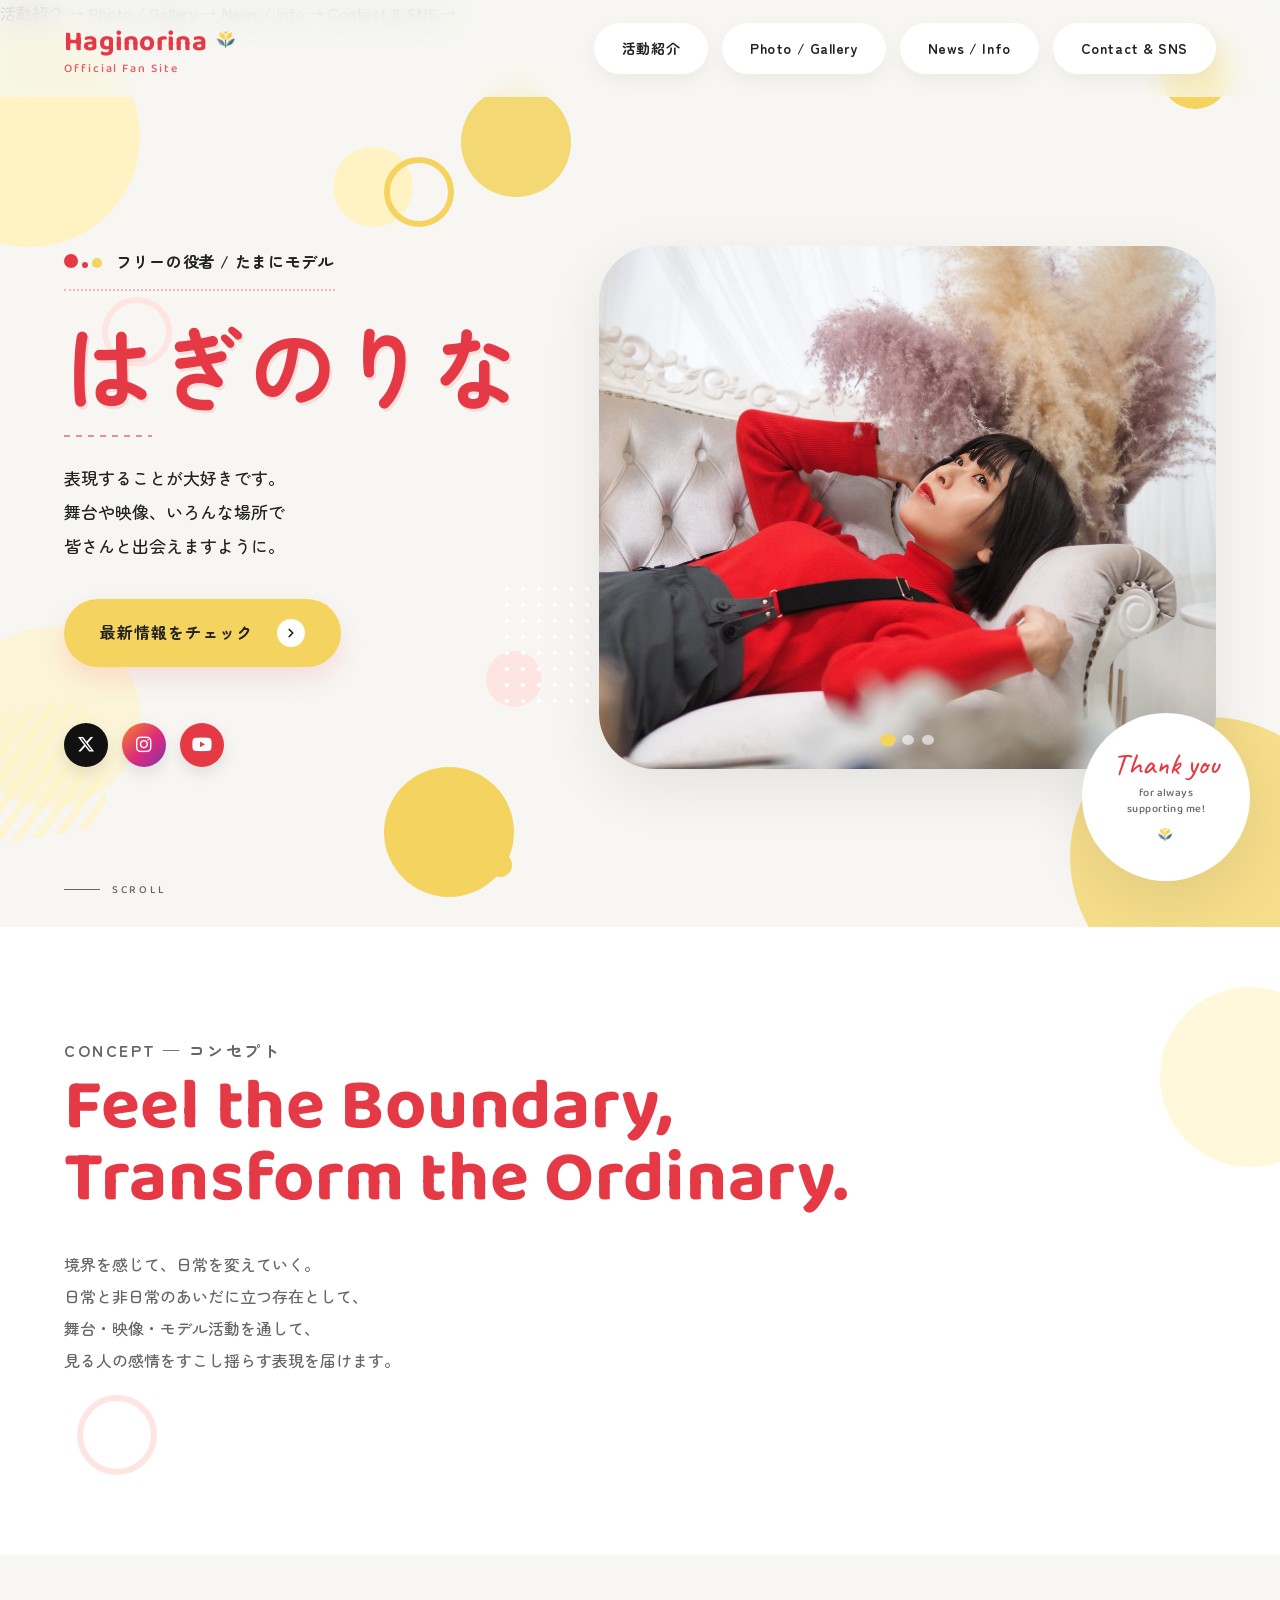
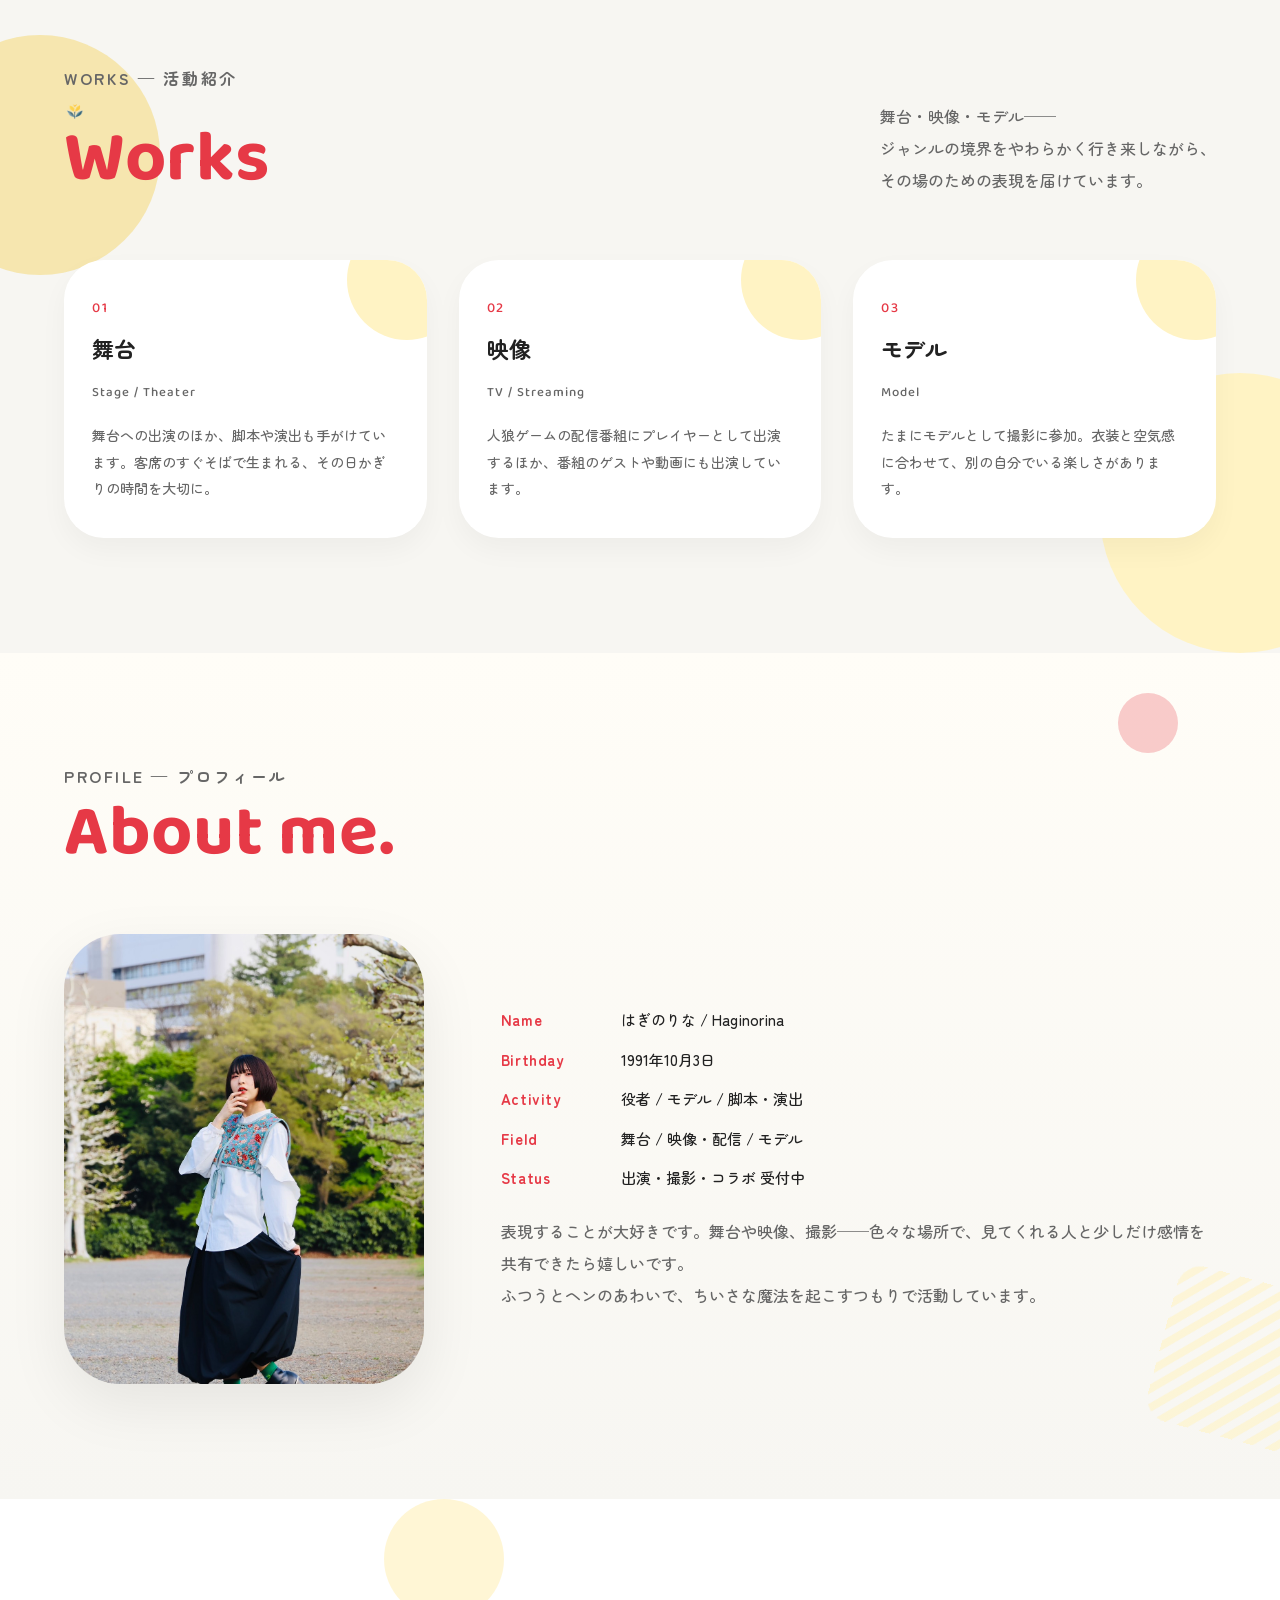
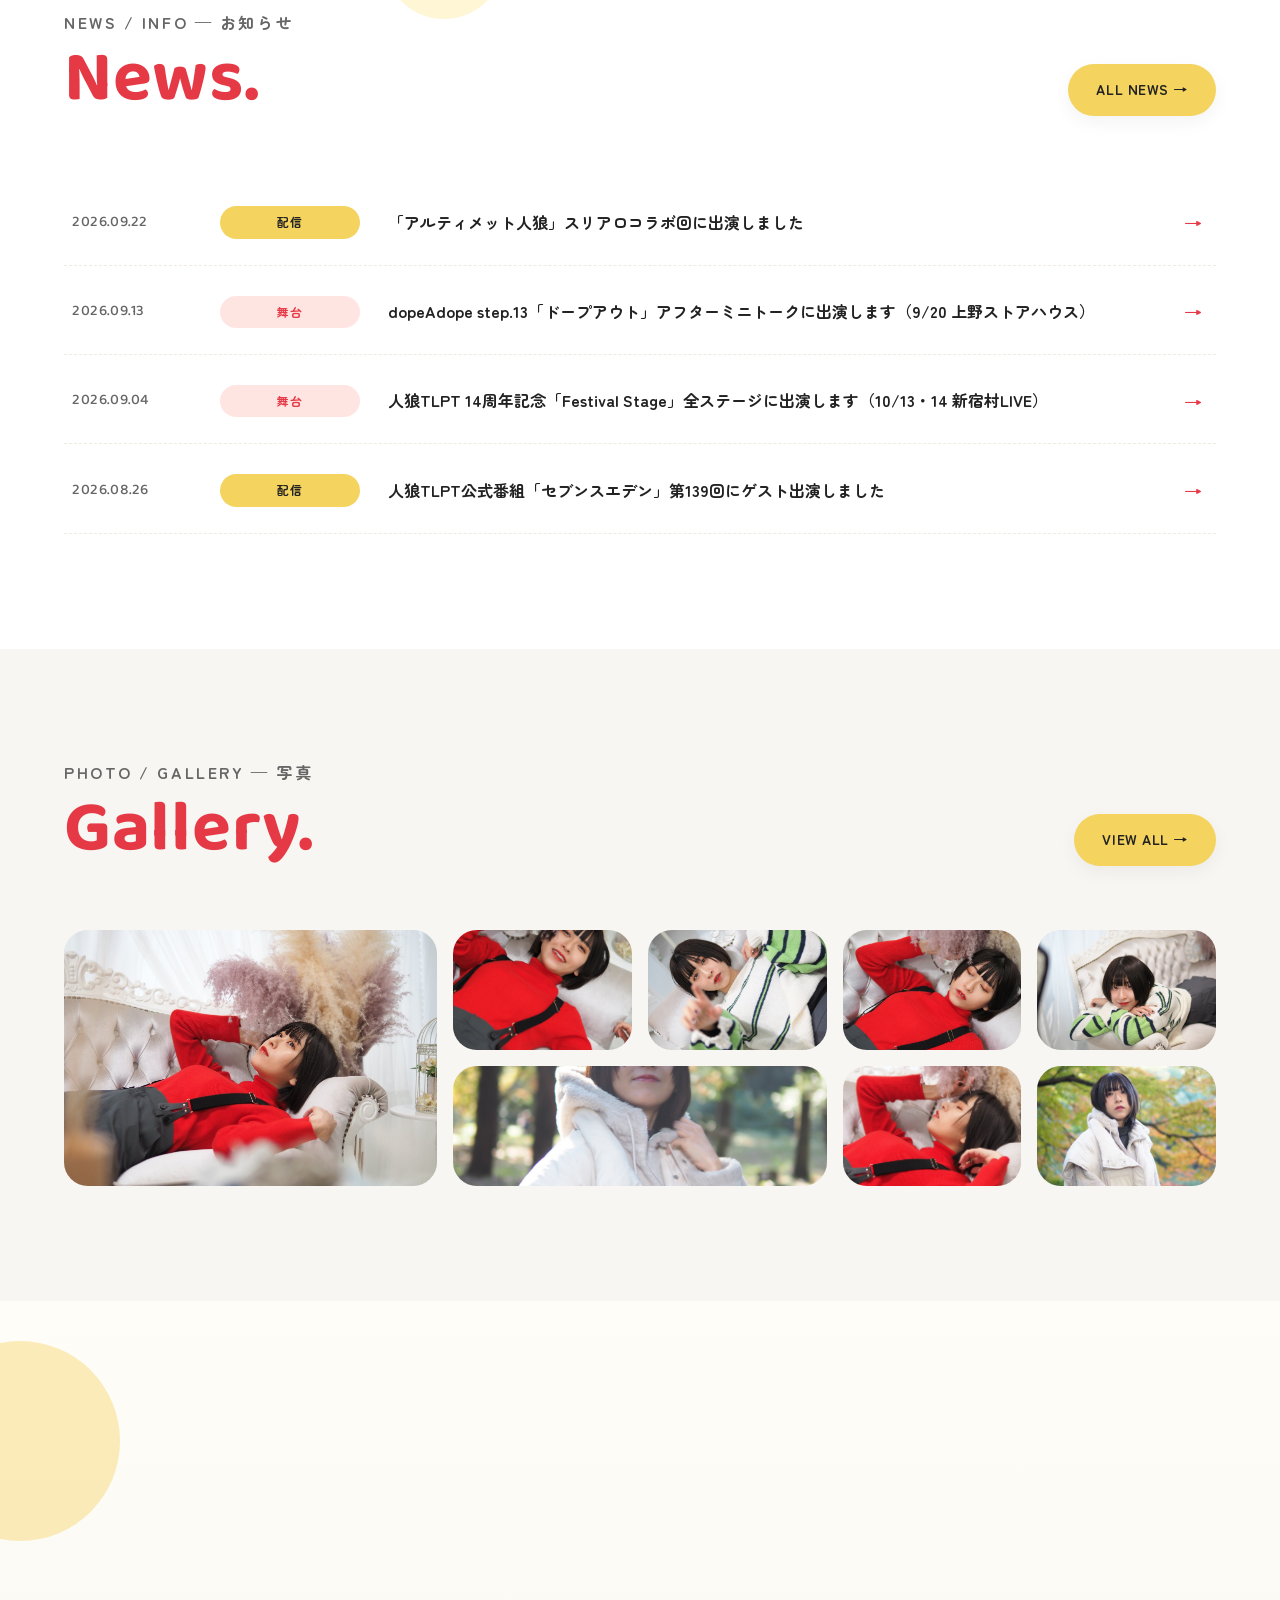
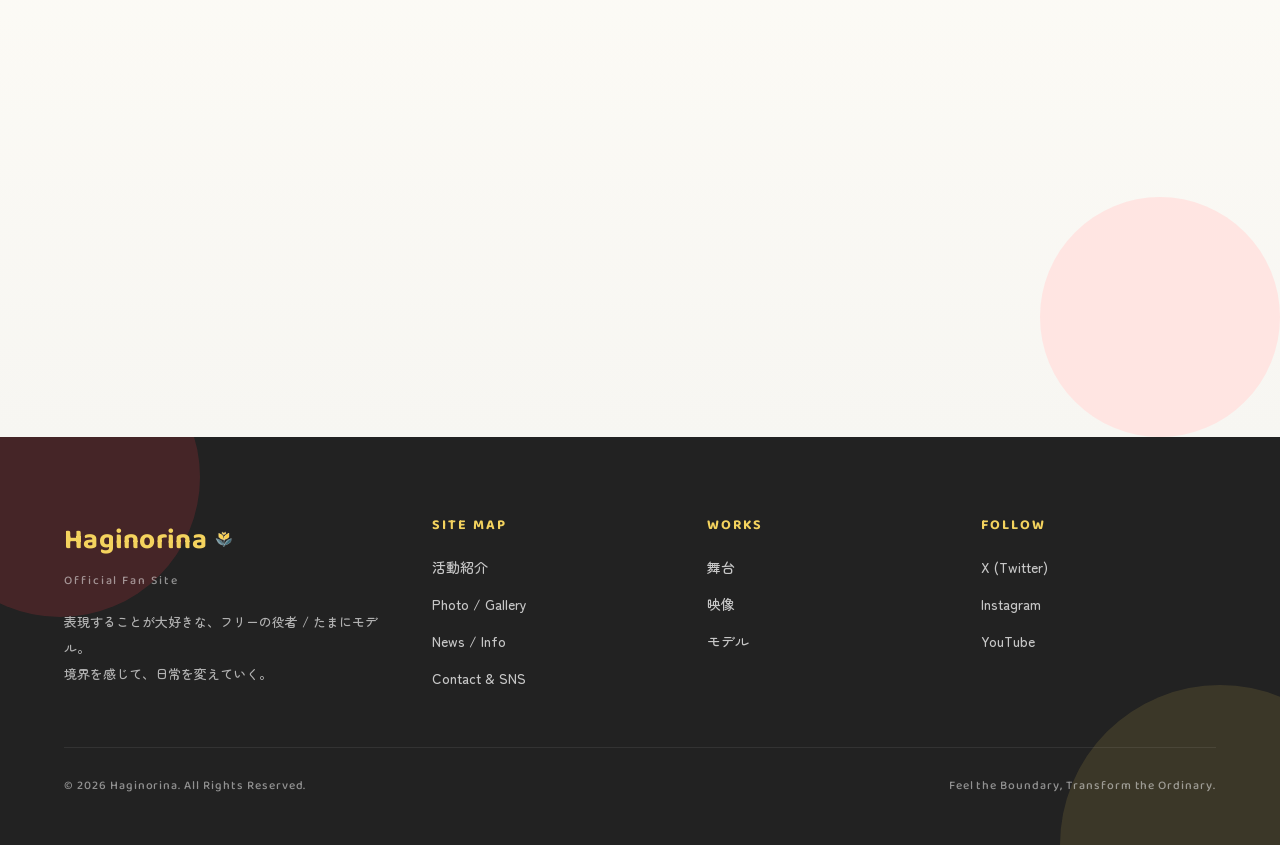
==== commit 5f201814: "本人の要望と公開情報を反映(けん玉を外す・出演作とニュースを実データに・Xの写真をギャラリーへ) - けん玉の記述を全ページから外し、活動を舞台・映像・モデルの3列に揃えた - 活動紹介を「主な出演作" ====
--- a/index.html
+++ b/index.html
@@ -4,14 +4,37 @@
   <meta charset="utf-8" />
   <meta name="viewport" content="width=device-width,initial-scale=1" />
   <title>はぎのりな Official Fan Site｜Haginorina</title>
-  <meta name="description" content="はぎのりな様 公式ファンサイト。舞台・映像・モデル活動・写真・お知らせなどを発信します。" />
+  <meta name="description" content="はぎのりな 公式ファンサイト。舞台・映像・モデル活動・写真・お知らせなどを発信します。" />
   <link rel="preconnect" href="https://fonts.googleapis.com">
   <link rel="preconnect" href="https://fonts.gstatic.com" crossorigin>
   <link href="https://fonts.googleapis.com/css2?family=Zen+Maru+Gothic:wght@400;500;700;900&family=Baloo+2:wght@500;600;700;800&family=Caveat:wght@500;700&display=swap" rel="stylesheet">
   <link rel="stylesheet" href="https://cdnjs.cloudflare.com/ajax/libs/font-awesome/6.5.1/css/all.min.css" integrity="sha512-DTOQO9RWCH3ppGqcWaEA1BIZOC6xxalwEsw9c2QQeAIftl+Vegovlnee1c9QX4TctnWMn13TZye+giMm8e2LwA==" crossorigin="anonymous" referrerpolicy="no-referrer" />
   <link rel="stylesheet" href="assets/css/style.css" />
+
+  <script>
+  (function () {
+    try {
+      if (new URLSearchParams(location.search).has('loader')) {
+        sessionStorage.removeItem('h_loaded');
+        return;
+      }
+      if (sessionStorage.getItem('h_loaded')) document.documentElement.classList.add('no-loader');
+    } catch (e) {}
+  })();
+  </script>
 </head>
 <body data-screen-label="Top">
+<!-- SITE LOADER -->
+<div class="site-loader" id="siteLoader" aria-hidden="true">
+  <div class="buddy-wrap">
+    <img class="buddy" src="assets/icons/loader-buddy.png" alt="" />
+    <div class="buddy-shadow"></div>
+  </div>
+  <div class="label" aria-label="Now Loading">
+    <span>N</span><span>o</span><span>w</span><span>&nbsp;</span><span>L</span><span>o</span><span>a</span><span>d</span><span>i</span><span>n</span><span>g</span><span>.</span><span>.</span><span>.</span>
+  </div>
+</div>
+
 
 <!-- ============ HEADER ============ -->
 <header class="site-header">
@@ -160,24 +183,24 @@
         <img src="assets/icons/tulip.png" class="tulip-small" alt="" />Works
       </h2>
       <p class="section-lead">
-        舞台・映像・モデル・執筆──<br>
+        舞台・映像・モデル──<br>
         ジャンルの境界をやわらかく行き来しながら、<br>
         その場のための表現を届けています。
       </p>
     </div>
 
-    <div class="works-grid">
+    <div class="works-grid works-grid--3col">
       <article class="work-card reveal">
         <span class="work-num">01</span>
         <h3>舞台</h3>
         <span class="work-en">Stage / Theater</span>
-        <p>「人狼 ザ・ライブプレイングシアター」レギュラー出演を中心に、即興と台本のあいだを行き来する役者活動。</p>
+        <p>舞台への出演のほか、脚本や演出も手がけています。客席のすぐそばで生まれる、その日かぎりの時間を大切に。</p>
       </article>
       <article class="work-card reveal" style="transition-delay:.08s">
         <span class="work-num">02</span>
         <h3>映像</h3>
-        <span class="work-en">Film / Video</span>
-        <p>短編・自主映画・MV・配信ドラマなど、カメラの前で別の表情を見つけにいきます。</p>
+        <span class="work-en">TV / Streaming</span>
+        <p>人狼ゲームの配信番組にプレイヤーとして出演するほか、番組のゲストや動画にも出演しています。</p>
       </article>
       <article class="work-card reveal" style="transition-delay:.16s">
         <span class="work-num">03</span>
@@ -185,12 +208,6 @@
         <span class="work-en">Model</span>
         <p>たまにモデルとして撮影に参加。衣装と空気感に合わせて、別の自分でいる楽しさがあります。</p>
       </article>
-      <article class="work-card reveal" style="transition-delay:.24s">
-        <span class="work-num">04</span>
-        <h3>けん玉</h3>
-        <span class="work-en">Kendama Performance</span>
-        <p>けん玉パフォーマーとしてイベント・ステージにも出演。役者活動と並ぶ、もうひとつの表現の入り口です。</p>
-      </article>
     </div>
   </div>
 </section>
@@ -216,8 +233,8 @@
         <dl>
           <dt>Name</dt><dd>はぎのりな / Haginorina</dd>
           <dt>Birthday</dt><dd>1991年10月3日</dd>
-          <dt>Activity</dt><dd>女優 / モデル / けん玉パフォーマー</dd>
-          <dt>Field</dt><dd>舞台 / 映像 / モデル / けん玉・パフォーマンス</dd>
+          <dt>Activity</dt><dd>役者 / モデル / 脚本・演出</dd>
+          <dt>Field</dt><dd>舞台 / 映像・配信 / モデル</dd>
           <dt>Status</dt><dd>出演・撮影・コラボ 受付中</dd>
         </dl>
         <p>
@@ -244,27 +261,27 @@
 
     <div class="news-list reveal">
       <a class="news-item" href="news.html">
-        <span class="news-date">2026.05.10</span>
-        <span class="news-tag tag-red">舞台</span>
-        <span class="news-title">劇団○○ 春公演『境界線のむこう』に出演します</span>
+        <span class="news-date">2026.09.22</span>
+        <span class="news-tag tag-yel">配信</span>
+        <span class="news-title">「アルティメット人狼」スリアロコラボ回に出演しました</span>
         <span class="news-arrow">→</span>
       </a>
       <a class="news-item" href="news.html">
-        <span class="news-date">2026.04.28</span>
-        <span class="news-tag tag-yel">撮影</span>
-        <span class="news-title">スプリングルックブック撮影の写真を公開しました</span>
+        <span class="news-date">2026.09.13</span>
+        <span class="news-tag tag-red">舞台</span>
+        <span class="news-title">dopeAdope step.13「ドープアウト」アフターミニトークに出演します（9/20 上野ストアハウス）</span>
         <span class="news-arrow">→</span>
       </a>
       <a class="news-item" href="news.html">
-        <span class="news-date">2026.04.14</span>
-        <span class="news-tag">執筆</span>
-        <span class="news-title">エッセイ「日常と非日常のあいだ」を寄稿しました</span>
+        <span class="news-date">2026.09.04</span>
+        <span class="news-tag tag-red">舞台</span>
+        <span class="news-title">人狼TLPT 14周年記念「Festival Stage」全ステージに出演します（10/13・14 新宿村LIVE）</span>
         <span class="news-arrow">→</span>
       </a>
       <a class="news-item" href="news.html">
-        <span class="news-date">2026.03.30</span>
-        <span class="news-tag tag-red">映像</span>
-        <span class="news-title">短編映画『tulip』参加のお知らせ</span>
+        <span class="news-date">2026.08.26</span>
+        <span class="news-tag tag-yel">配信</span>
+        <span class="news-title">人狼TLPT公式番組「セブンスエデン」第139回にゲスト出演しました</span>
         <span class="news-arrow">→</span>
       </a>
     </div>
@@ -371,7 +388,6 @@
         <li><a href="index.html#works">舞台</a></li>
         <li><a href="index.html#works">映像</a></li>
         <li><a href="index.html#works">モデル</a></li>
-        <li><a href="index.html#works">執筆・詩</a></li>
       </ul>
     </div>
     <div class="footer-col">
--- a/assets/css/style.css
+++ b/assets/css/style.css
@@ -482,6 +482,11 @@
   grid-template-columns: repeat(4, 1fr);
   gap: 24px;
 }
+/* 活動が3つのとき用（トップ・works.html）。タブレット以下は下記メディアクエリで 1 列 */
+.works-grid--3col {
+  grid-template-columns: repeat(3, minmax(0, 1fr));
+  gap: 32px;
+}
 .work-card {
   position: relative;
   padding: 32px 28px 36px;
@@ -527,6 +532,19 @@
   position: relative; z-index: 1;
   margin-top: 18px;
   font-size: 14px; line-height: 1.9;
+  color: var(--color-text-sub);
+}
+/* works.html の「主な出演作」見出しと一覧 */
+.work-card .work-list-label {
+  margin-top: 28px;
+  font-size: 12px; font-weight: 700;
+  letter-spacing: 0.12em;
+  color: var(--color-red);
+}
+.work-list {
+  position: relative; z-index: 1;
+  margin: 8px 0 0; padding-left: 1.2em;
+  font-size: 14px; line-height: 2;
   color: var(--color-text-sub);
 }
 
@@ -1044,9 +1062,130 @@
   .article-nav .next { text-align: left; }
 }
 
-/* ---------- 16. Responsive ---------- */
+/* ---------- 17. Site Loader ---------- */
+.site-loader {
+  position: fixed; inset: 0; z-index: 9999;
+  background: var(--color-bg);
+  display: flex; flex-direction: column;
+  align-items: center; justify-content: center;
+  gap: 28px;
+  transition: opacity .6s ease, visibility 0s linear .6s;
+}
+.site-loader.is-hidden {
+  opacity: 0;
+  visibility: hidden;
+  pointer-events: none;
+}
+.no-loader .site-loader { display: none !important; }
+
+.site-loader::before,
+.site-loader::after {
+  content: "";
+  position: absolute;
+  border-radius: 50%;
+  pointer-events: none;
+}
+.site-loader::before {
+  top: -80px; left: -80px;
+  width: 240px; height: 240px;
+  background: var(--color-yellow-soft);
+  opacity: 0.7;
+  animation: floatSoft 9s ease-in-out infinite;
+}
+.site-loader::after {
+  bottom: -100px; right: -100px;
+  width: 300px; height: 300px;
+  background: var(--color-yellow-soft);
+  opacity: 0.55;
+  animation: floatSoft 7s ease-in-out infinite reverse;
+}
+
+.site-loader .buddy-wrap {
+  position: relative;
+  display: flex; flex-direction: column; align-items: center;
+  z-index: 2;
+}
+.site-loader .buddy {
+  width: 180px; height: 180px;
+  object-fit: contain;
+  animation: buddyWalk 1.2s ease-in-out infinite;
+  transform-origin: center bottom;
+}
+.site-loader .buddy-shadow {
+  width: 110px; height: 14px;
+  margin-top: 4px;
+  border-radius: 50%;
+  background: rgba(0,0,0,0.18);
+  filter: blur(6px);
+  animation: shadowPulse 1.2s ease-in-out infinite;
+}
+
+.site-loader .label {
+  position: relative; z-index: 2;
+  font-family: var(--font-en);
+  font-size: 18px;
+  color: #fff;
+  -webkit-text-fill-color: #fff;
+  letter-spacing: 0.18em;
+  font-weight: 700;
+  display: inline-flex;
+  /* 袋文字：白塗り＋淡い黒っぽい外縁 */
+  -webkit-text-stroke: 0.65px rgba(55, 55, 62, 0.45);
+  text-shadow:
+    0 0 1px rgba(48, 48, 55, 0.35),
+    0 1px 2px rgba(48, 48, 55, 0.22),
+    1px 0 0 rgba(48, 48, 55, 0.18),
+    -1px 0 0 rgba(48, 48, 55, 0.18),
+    0 -1px 0 rgba(48, 48, 55, 0.15);
+}
+.site-loader .label span {
+  display: inline-block;
+  animation: charWalk 3s ease-in-out infinite;
+}
+.site-loader .label span:nth-child(1)  { animation-delay: 0.00s; }
+.site-loader .label span:nth-child(2)  { animation-delay: 0.12s; }
+.site-loader .label span:nth-child(3)  { animation-delay: 0.24s; }
+.site-loader .label span:nth-child(4)  { animation-delay: 0.36s; }
+.site-loader .label span:nth-child(5)  { animation-delay: 0.48s; }
+.site-loader .label span:nth-child(6)  { animation-delay: 0.60s; }
+.site-loader .label span:nth-child(7)  { animation-delay: 0.72s; }
+.site-loader .label span:nth-child(8)  { animation-delay: 0.84s; }
+.site-loader .label span:nth-child(9)  { animation-delay: 0.96s; }
+.site-loader .label span:nth-child(10) { animation-delay: 1.08s; }
+.site-loader .label span:nth-child(11) { animation-delay: 1.20s; }
+.site-loader .label span:nth-child(12) { animation-delay: 1.32s; }
+.site-loader .label span:nth-child(13) { animation-delay: 1.44s; }
+.site-loader .label span:nth-child(14) { animation-delay: 1.56s; }
+.site-loader .label span:nth-child(15) { animation-delay: 1.68s; }
+
+@keyframes buddyWalk {
+  0%, 100% { transform: translateY(0) rotate(-3deg); }
+  50%      { transform: translateY(-10px) rotate(3deg); }
+}
+@keyframes shadowPulse {
+  0%, 100% { transform: scale(1);   opacity: 0.55; }
+  50%      { transform: scale(0.7); opacity: 0.30; }
+}
+@keyframes charWalk {
+  0%, 100% { transform: translateY(0); }
+  40%      { transform: translateY(-6px); }
+  60%      { transform: translateY(-6px); }
+}
+
+@media (max-width: 767px) {
+  .site-loader .buddy { width: 140px; height: 140px; }
+  .site-loader .buddy-shadow { width: 90px; height: 12px; }
+  .site-loader .label {
+    font-size: 15px;
+    letter-spacing: 0.14em;
+    -webkit-text-stroke: 0.5px rgba(55, 55, 62, 0.42);
+  }
+}
+
+/* ---------- 18. Responsive ---------- */
 @media (max-width: 1199px) {
-  .works-grid { grid-template-columns: repeat(2, 1fr); }
+  .works-grid { grid-template-columns: repeat(2, minmax(0, 1fr)); }
+  .works-grid.works-grid--3col { grid-template-columns: repeat(3, minmax(0, 1fr)); gap: 24px; }
   .gallery-grid { grid-template-columns: repeat(4, 1fr); }
 }
 
@@ -1065,35 +1204,60 @@
 
 @media (max-width: 767px) {
   :root { --container-x: 24px; }
-  .site-header { padding: 16px var(--container-x); }
+  .site-header { padding: 16px var(--container-x); z-index: 105; }
   .main-nav { display: none; }
   .nav-toggle {
     display: inline-flex; align-items: center; justify-content: center;
     width: 44px; height: 44px; border-radius: 50%;
     background: var(--color-yellow);
+    position: relative;
+    z-index: 110;
+    transition: background .2s ease;
   }
-  .nav-toggle span { width: 18px; height: 2px; background: var(--color-text); position: relative; }
+  .nav-toggle span { width: 18px; height: 2px; background: var(--color-text); position: relative; transition: background .2s ease, transform .25s ease, opacity .2s ease; }
   .nav-toggle span::before, .nav-toggle span::after {
     content: ""; position: absolute; left: 0; width: 18px; height: 2px; background: var(--color-text);
+    transition: transform .25s ease, top .25s ease;
   }
   .nav-toggle span::before { top: -6px; }
   .nav-toggle span::after { top: 6px; }
+  /* X state when menu is open */
+  .nav-toggle.is-open { background: #fff; }
+  .nav-toggle.is-open span { background: transparent; }
+  .nav-toggle.is-open span::before { top: 0; transform: rotate(45deg); }
+  .nav-toggle.is-open span::after  { top: 0; transform: rotate(-45deg); }
 
   .mobile-nav {
     position: fixed; inset: 0; z-index: 99;
-    background: var(--color-bg);
+    background: var(--color-yellow-soft);
     padding: 100px 32px 32px;
-    display: none;
+    display: flex;
     flex-direction: column; gap: 16px;
+    clip-path: circle(0 at calc(100% - 46px) 38px);
+    -webkit-clip-path: circle(0 at calc(100% - 46px) 38px);
+    transition: clip-path .65s cubic-bezier(.76, 0, .24, 1);
+    pointer-events: none;
   }
-  .mobile-nav.is-open { display: flex; }
+  .mobile-nav.is-open {
+    clip-path: circle(160% at calc(100% - 46px) 38px);
+    -webkit-clip-path: circle(160% at calc(100% - 46px) 38px);
+    pointer-events: auto;
+  }
   .mobile-nav a {
     display: flex; justify-content: space-between; align-items: center;
     padding: 22px 24px;
     background: var(--color-white);
     border-radius: var(--radius-lg);
     font-weight: 700; font-size: 16px;
+    opacity: 0;
+    transform: translateY(12px);
+    transition: opacity .3s ease, transform .3s ease;
   }
+  .mobile-nav.is-open a { opacity: 1; transform: translateY(0); }
+  .mobile-nav.is-open a:nth-child(1) { transition-delay: .35s; }
+  .mobile-nav.is-open a:nth-child(2) { transition-delay: .42s; }
+  .mobile-nav.is-open a:nth-child(3) { transition-delay: .49s; }
+  .mobile-nav.is-open a:nth-child(4) { transition-delay: .56s; }
   .mobile-nav a .arrow { color: var(--color-red); }
   .mobile-nav.is-open ~ .nav-toggle-close { display: block; }
 
@@ -1108,7 +1272,8 @@
   .hero-deco-2, .hero-deco-4, .hero-deco-12, .hero-stripe-1, .hero-dot-grid { display: none; }
   .scroll-cue { display: none; }
 
-  .works-grid { grid-template-columns: 1fr; }
+  .works-grid,
+  .works-grid.works-grid--3col { grid-template-columns: 1fr; }
   .gallery-grid { grid-template-columns: repeat(2, 1fr); grid-auto-rows: 140px; }
   .news-item { grid-template-columns: 100px 1fr; gap: 12px; row-gap: 6px; }
   .news-tag { grid-column: 2; }
